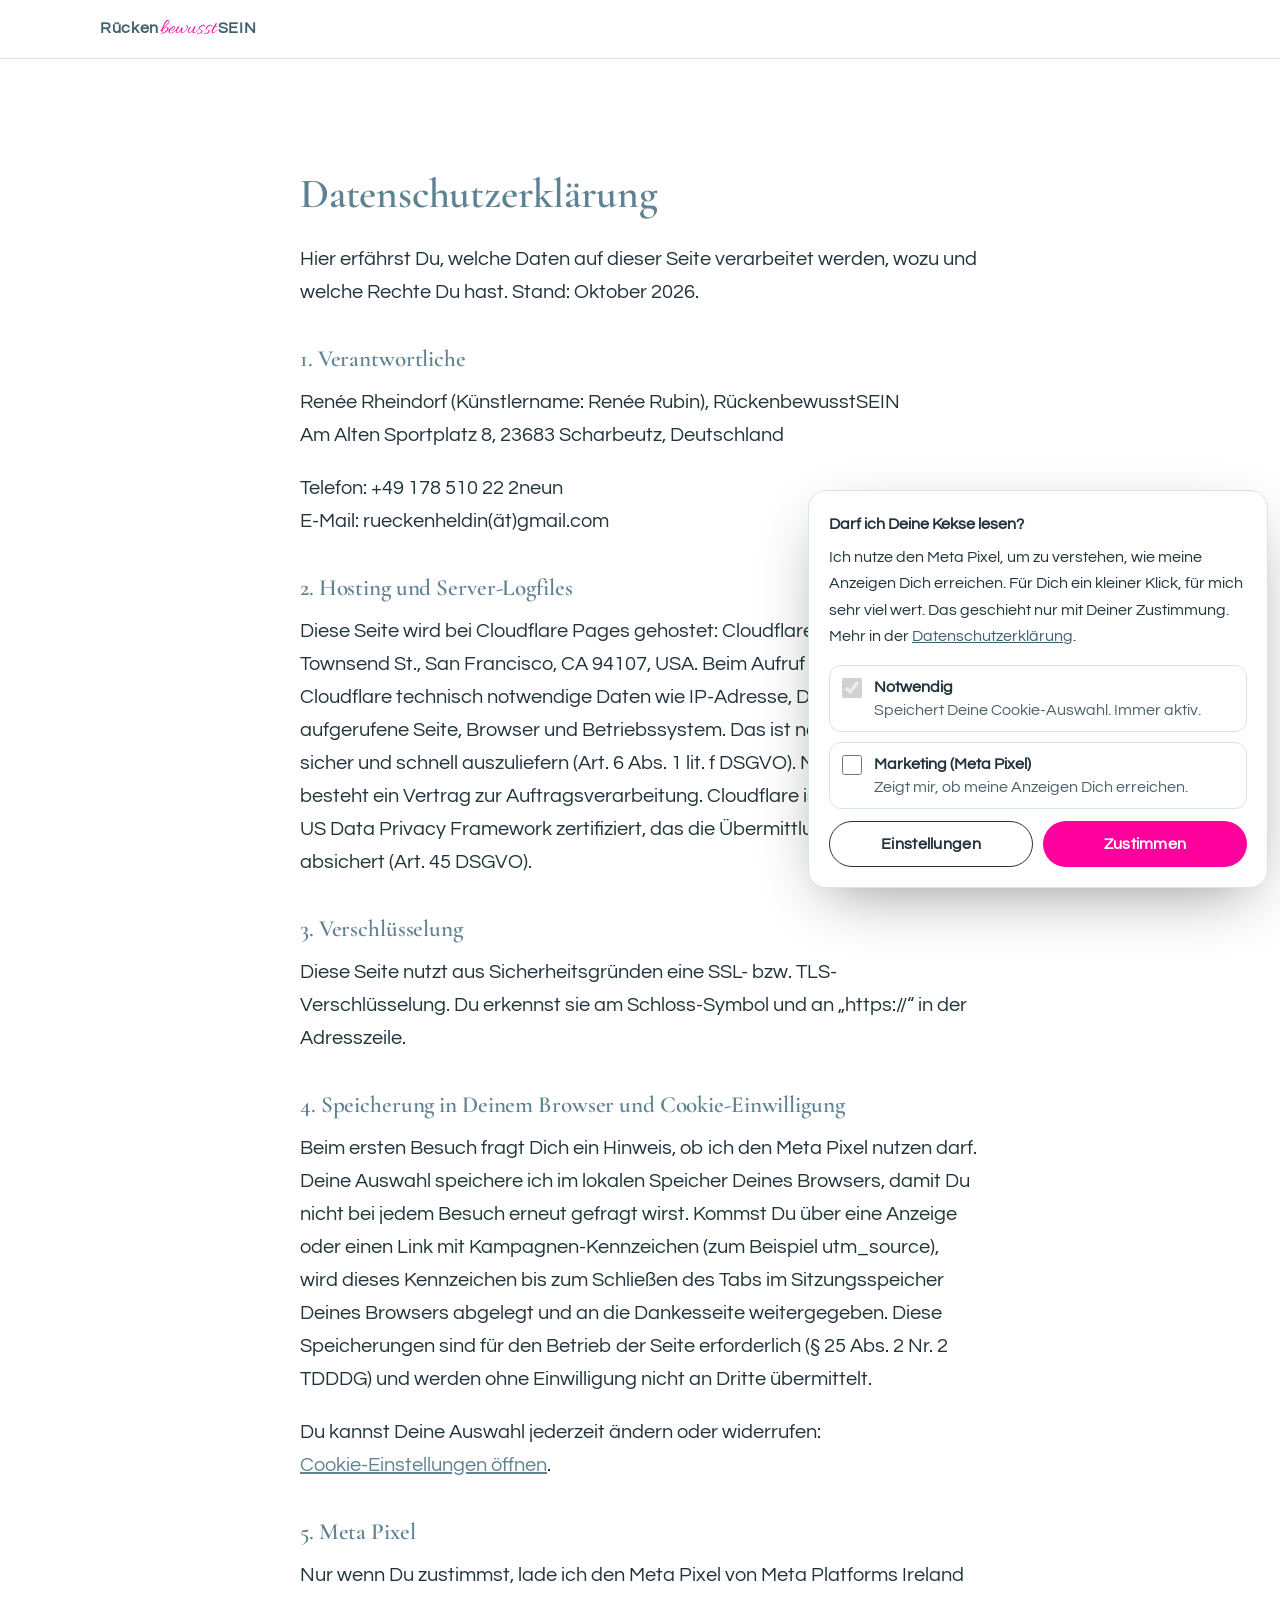
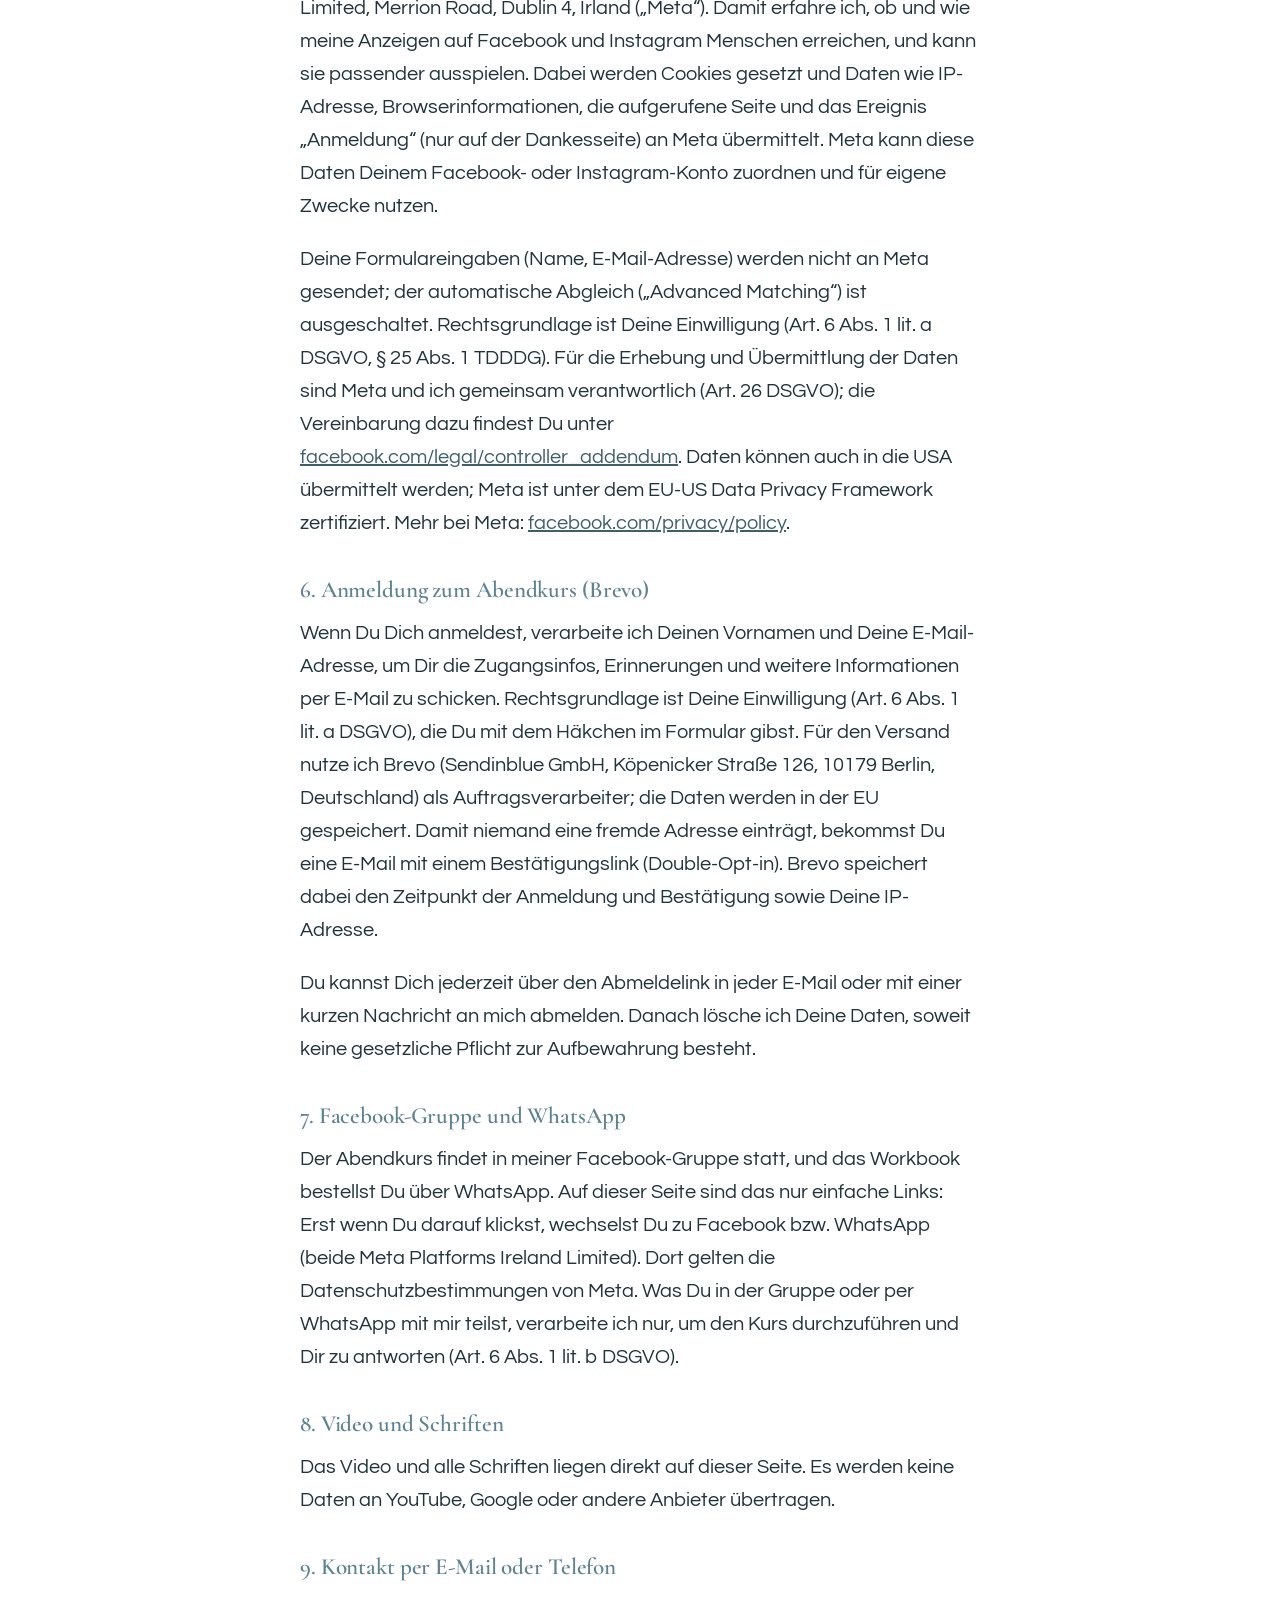
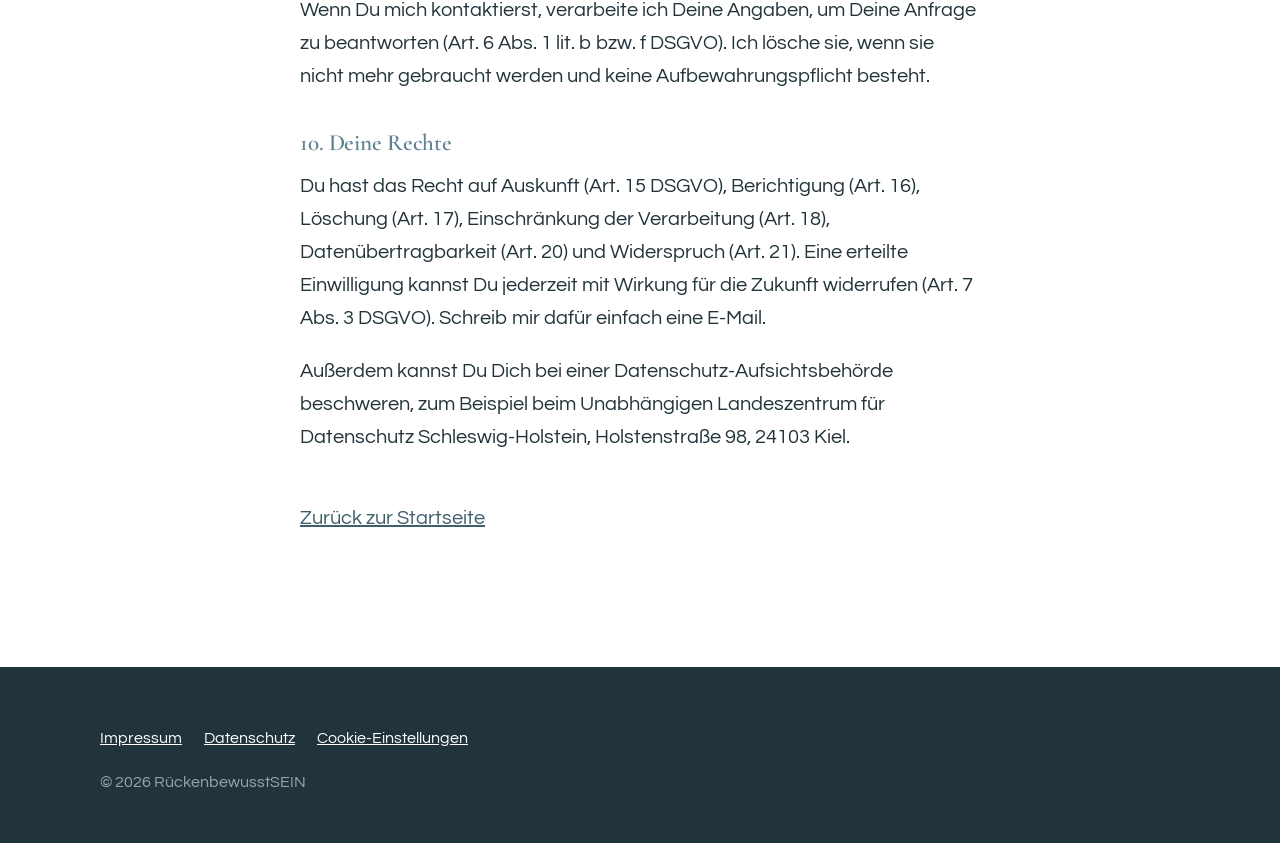
==== datenschutz/index.html @ 94213ea5 "Eigenes Impressum und Datenschutz, Schriften lokal, neuer Cookie-Text, Workbook-Link" ====
<!doctype html>
<html lang="de">
<head>
  <meta charset="utf-8">
  <meta name="viewport" content="width=device-width, initial-scale=1">
  <title>Datenschutz · Renée Rubin</title>
  <meta name="robots" content="noindex, follow">
  <meta name="theme-color" content="#5e8292">
  <meta name="color-scheme" content="light">
  <script>document.documentElement.className += " js";</script>
  <link rel="icon" href="/assets/img/favicon.svg" type="image/svg+xml">
  <link rel="stylesheet" href="/assets/fonts.css">
  <link rel="stylesheet" href="/assets/styles.css">
</head>
<body>

<header class="topbar">
  <div class="wrap topbar__inner">
    <a class="brand legal__home" href="/">Rücken<span class="brand__accent">bewusst</span>SEIN</a>
  </div>
</header>

<main class="section legal">
  <div class="wrap narrow">
    <h1>Datenschutzerklärung</h1>
    <p>Hier erfährst Du, welche Daten auf dieser Seite verarbeitet werden, wozu und welche Rechte Du hast. Stand: Oktober 2026.</p>

    <h2>1. Verantwortliche</h2>
    <p>Renée Rheindorf (Künstlername: Renée Rubin), RückenbewusstSEIN<br>
    Am Alten Sportplatz 8, 23683 Scharbeutz, Deutschland</p>
    <p>Telefon: +49 178 510 22 2neun<br>
    E-Mail: rueckenheldin(ät)gmail.com</p>

    <h2>2. Hosting und Server-Logfiles</h2>
    <p>Diese Seite wird bei Cloudflare Pages gehostet: Cloudflare, Inc., 101 Townsend St., San Francisco, CA 94107, USA. Beim Aufruf verarbeitet Cloudflare technisch notwendige Daten wie IP-Adresse, Datum und Uhrzeit, aufgerufene Seite, Browser und Betriebssystem. Das ist nötig, um die Seite sicher und schnell auszuliefern (Art. 6 Abs. 1 lit. f DSGVO). Mit Cloudflare besteht ein Vertrag zur Auftragsverarbeitung. Cloudflare ist unter dem EU-US Data Privacy Framework zertifiziert, das die Übermittlung in die USA absichert (Art. 45 DSGVO).</p>

    <h2>3. Verschlüsselung</h2>
    <p>Diese Seite nutzt aus Sicherheitsgründen eine SSL- bzw. TLS-Verschlüsselung. Du erkennst sie am Schloss-Symbol und an „https://“ in der Adresszeile.</p>

    <h2>4. Speicherung in Deinem Browser und Cookie-Einwilligung</h2>
    <p>Beim ersten Besuch fragt Dich ein Hinweis, ob ich den Meta Pixel nutzen darf. Deine Auswahl speichere ich im lokalen Speicher Deines Browsers, damit Du nicht bei jedem Besuch erneut gefragt wirst. Kommst Du über eine Anzeige oder einen Link mit Kampagnen-Kennzeichen (zum Beispiel utm_source), wird dieses Kennzeichen bis zum Schließen des Tabs im Sitzungsspeicher Deines Browsers abgelegt und an die Dankesseite weitergegeben. Diese Speicherungen sind für den Betrieb der Seite erforderlich (§ 25 Abs. 2 Nr. 2 TDDDG) und werden ohne Einwilligung nicht an Dritte übermittelt.</p>
    <p>Du kannst Deine Auswahl jederzeit ändern oder widerrufen: <button type="button" class="linklike js-consent-open">Cookie-Einstellungen öffnen</button>.</p>

    <h2>5. Meta Pixel</h2>
    <p>Nur wenn Du zustimmst, lade ich den Meta Pixel von Meta Platforms Ireland Limited, Merrion Road, Dublin 4, Irland („Meta“). Damit erfahre ich, ob und wie meine Anzeigen auf Facebook und Instagram Menschen erreichen, und kann sie passender ausspielen. Dabei werden Cookies gesetzt und Daten wie IP-Adresse, Browserinformationen, die aufgerufene Seite und das Ereignis „Anmeldung“ (nur auf der Dankesseite) an Meta übermittelt. Meta kann diese Daten Deinem Facebook- oder Instagram-Konto zuordnen und für eigene Zwecke nutzen.</p>
    <p>Deine Formulareingaben (Name, E-Mail-Adresse) werden nicht an Meta gesendet; der automatische Abgleich („Advanced Matching“) ist ausgeschaltet. Rechtsgrundlage ist Deine Einwilligung (Art. 6 Abs. 1 lit. a DSGVO, § 25 Abs. 1 TDDDG). Für die Erhebung und Übermittlung der Daten sind Meta und ich gemeinsam verantwortlich (Art. 26 DSGVO); die Vereinbarung dazu findest Du unter <a href="https://www.facebook.com/legal/controller_addendum" target="_blank" rel="noopener">facebook.com/legal/controller_addendum</a>. Daten können auch in die USA übermittelt werden; Meta ist unter dem EU-US Data Privacy Framework zertifiziert. Mehr bei Meta: <a href="https://www.facebook.com/privacy/policy/" target="_blank" rel="noopener">facebook.com/privacy/policy</a>.</p>

    <h2>6. Anmeldung zum Abendkurs (Brevo)</h2>
    <p>Wenn Du Dich anmeldest, verarbeite ich Deinen Vornamen und Deine E-Mail-Adresse, um Dir die Zugangsinfos, Erinnerungen und weitere Informationen per E-Mail zu schicken. Rechtsgrundlage ist Deine Einwilligung (Art. 6 Abs. 1 lit. a DSGVO), die Du mit dem Häkchen im Formular gibst. Für den Versand nutze ich Brevo (Sendinblue GmbH, Köpenicker Straße 126, 10179 Berlin, Deutschland) als Auftragsverarbeiter; die Daten werden in der EU gespeichert. Damit niemand eine fremde Adresse einträgt, bekommst Du eine E-Mail mit einem Bestätigungslink (Double-Opt-in). Brevo speichert dabei den Zeitpunkt der Anmeldung und Bestätigung sowie Deine IP-Adresse.</p>
    <p>Du kannst Dich jederzeit über den Abmeldelink in jeder E-Mail oder mit einer kurzen Nachricht an mich abmelden. Danach lösche ich Deine Daten, soweit keine gesetzliche Pflicht zur Aufbewahrung besteht.</p>

    <h2>7. Facebook-Gruppe und WhatsApp</h2>
    <p>Der Abendkurs findet in meiner Facebook-Gruppe statt, und das Workbook bestellst Du über WhatsApp. Auf dieser Seite sind das nur einfache Links: Erst wenn Du darauf klickst, wechselst Du zu Facebook bzw. WhatsApp (beide Meta Platforms Ireland Limited). Dort gelten die Datenschutzbestimmungen von Meta. Was Du in der Gruppe oder per WhatsApp mit mir teilst, verarbeite ich nur, um den Kurs durchzuführen und Dir zu antworten (Art. 6 Abs. 1 lit. b DSGVO).</p>

    <h2>8. Video und Schriften</h2>
    <p>Das Video und alle Schriften liegen direkt auf dieser Seite. Es werden keine Daten an YouTube, Google oder andere Anbieter übertragen.</p>

    <h2>9. Kontakt per E-Mail oder Telefon</h2>
    <p>Wenn Du mich kontaktierst, verarbeite ich Deine Angaben, um Deine Anfrage zu beantworten (Art. 6 Abs. 1 lit. b bzw. f DSGVO). Ich lösche sie, wenn sie nicht mehr gebraucht werden und keine Aufbewahrungspflicht besteht.</p>

    <h2>10. Deine Rechte</h2>
    <p>Du hast das Recht auf Auskunft (Art. 15 DSGVO), Berichtigung (Art. 16), Löschung (Art. 17), Einschränkung der Verarbeitung (Art. 18), Datenübertragbarkeit (Art. 20) und Widerspruch (Art. 21). Eine erteilte Einwilligung kannst Du jederzeit mit Wirkung für die Zukunft widerrufen (Art. 7 Abs. 3 DSGVO). Schreib mir dafür einfach eine E-Mail.</p>
    <p>Außerdem kannst Du Dich bei einer Datenschutz-Aufsichtsbehörde beschweren, zum Beispiel beim Unabhängigen Landeszentrum für Datenschutz Schleswig-Holstein, Holstenstraße 98, 24103 Kiel.</p>
    <p class="legal__back"><a href="/">Zurück zur Startseite</a></p>
  </div>
</main>

<footer class="footer">
  <div class="wrap">
    <nav class="footer__links" aria-label="Rechtliches">
      <a href="/impressum/">Impressum</a>
      <a href="/datenschutz/">Datenschutz</a>
      <button type="button" class="linklike js-consent-open">Cookie-Einstellungen</button>
    </nav>
    <p class="footer__copy">© <span class="js-year">2026</span> RückenbewusstSEIN</p>
  </div>
</footer>

<div class="consent" id="consent" hidden role="dialog" aria-labelledby="consent-title" aria-modal="false">
  <p id="consent-title" class="consent__title">Darf ich Deine Kekse lesen?</p>
  <p>Ich nutze den Meta Pixel, um zu verstehen, wie meine Anzeigen Dich erreichen. Für Dich ein kleiner Klick, für mich sehr viel wert. Das geschieht nur mit Deiner Zustimmung. Mehr in der <a href="/datenschutz/" target="_blank" rel="noopener">Datenschutzerklärung</a>.</p>
  <div class="consent__settings" id="consent-settings" hidden>
    <label class="consent__opt"><input type="checkbox" checked disabled><span><strong>Notwendig</strong>Speichert Deine Cookie-Auswahl. Immer aktiv.</span></label>
    <label class="consent__opt" for="consent-marketing"><input type="checkbox" id="consent-marketing"><span><strong>Marketing (Meta Pixel)</strong>Zeigt mir, ob meine Anzeigen Dich erreichen.</span></label>
  </div>
  <div class="consent__actions">
    <button type="button" class="btn btn--ghost js-consent-settings">Einstellungen</button>
    <button type="button" class="btn btn--small js-consent-accept">Zustimmen</button>
  </div>
</div>

<script src="/assets/tracking.js"></script>
</body>
</html>
---- assets/fonts.css ----
/* Schriften lokal, keine Verbindung zu Google (SIL Open Font License) */
@font-face { font-family: "Allura"; src: url("/assets/fonts/allura-latin-400-normal.woff2") format("woff2"); font-weight: 400; font-style: normal; font-display: swap; }
@font-face { font-family: "Questrial"; src: url("/assets/fonts/questrial-latin-400-normal.woff2") format("woff2"); font-weight: 400; font-style: normal; font-display: swap; }
@font-face { font-family: "Cormorant Garamond"; src: url("/assets/fonts/cormorant-garamond-latin-500-normal.woff2") format("woff2"); font-weight: 500; font-style: normal; font-display: swap; }
@font-face { font-family: "Cormorant Garamond"; src: url("/assets/fonts/cormorant-garamond-latin-500-italic.woff2") format("woff2"); font-weight: 500; font-style: italic; font-display: swap; }
@font-face { font-family: "Cormorant Garamond"; src: url("/assets/fonts/cormorant-garamond-latin-600-normal.woff2") format("woff2"); font-weight: 600; font-style: normal; font-display: swap; }
@font-face { font-family: "Cormorant Garamond"; src: url("/assets/fonts/cormorant-garamond-latin-600-italic.woff2") format("woff2"); font-weight: 600; font-style: italic; font-display: swap; }
---- assets/styles.css ----
/* RückenbewusstSEIN – Abendkurs-Landingpage
   Marke: Petrol #5e8292 · Mittelblau #8fc9cb · Highlight Pink #ff009d
   Schrift: Century Gothic (Fallback Questrial) · Headlines Cormorant Garamond · Akzent Allura (Renées Wahl folgt) */

:root {
  color-scheme: light;
  --petrol: #5e8292;
  --petrol-deep: #3f5f6c;
  --blau: #8fc9cb;
  --blau-soft: #e8f4f4;
  --pink: #ff009d;
  --pink-deep: #d6007f;
  --ink: #22343b;
  --muted: #5b6d74;
  --line: #d5e6e7;
  --bg: #ffffff;
  --bg-soft: #f5fafa;

  --font-body: "Century Gothic", "CenturyGothic", Questrial, "Avenir Next", "Segoe UI", sans-serif;
  --font-head: "Cormorant Garamond", "Cormorant", Georgia, serif;
  --font-script: "Allura", "Brittany Signature", cursive;

  --radius: 18px;
  --shadow: 0 18px 50px -24px rgba(34, 52, 59, .35);
  --gutter: 20px;
}

*, *::before, *::after { box-sizing: border-box; }
html { scroll-behavior: smooth; -webkit-text-size-adjust: 100%; }
@media (prefers-reduced-motion: reduce) { html { scroll-behavior: auto; } }
body {
  margin: 0;
  background: var(--bg);
  color: var(--ink);
  font-family: var(--font-body);
  font-size: 1.1875rem;
  line-height: 1.65;
  -webkit-font-smoothing: antialiased;
  overflow-x: hidden;
}
img, svg { display: block; max-width: 100%; }
img { height: auto; }
a { color: var(--petrol-deep); }
p { margin: 0 0 1em; }
h1, h2, h3 { font-family: var(--font-head); font-weight: 600; line-height: 1.12; margin: 0 0 .6em; color: var(--petrol); letter-spacing: -.005em; }
h1 { font-size: clamp(2.3rem, 7.2vw, 4rem); }
.script { font-family: var(--font-script); font-weight: 400; font-style: normal; color: var(--pink); font-size: 1.32em; line-height: .9; letter-spacing: 0; }
@media (min-width: 900px) { body { font-size: 1.25rem; } }
h2 { font-size: clamp(1.9rem, 5.2vw, 2.9rem); }
h3 { font-size: 1.6rem; }
em { font-style: italic; color: var(--petrol); }
strong { font-weight: 700; }

.wrap { width: 100%; max-width: 1120px; margin: 0 auto; padding: 0 var(--gutter); }
.narrow { max-width: 720px; }
.center { text-align: center; }
.skip { position: absolute; left: -999px; top: 0; background: var(--ink); color: #fff; padding: 8px 14px; z-index: 100; }
.skip:focus { left: 8px; top: 8px; }

/* ---------- Buttons ---------- */
.btn {
  display: inline-flex; align-items: center; justify-content: center;
  min-height: 56px; padding: 16px 28px;
  background: var(--pink); color: #fff;
  font-family: var(--font-body); font-weight: 700; font-size: 1.05rem; letter-spacing: .02em; line-height: 1.3;
  text-decoration: none; text-align: center;
  border: 0; border-radius: 999px; cursor: pointer;
  box-shadow: 0 12px 28px -12px rgba(255, 0, 157, .55);
  transition: background .2s, transform .2s, box-shadow .2s;
}
.btn:hover { background: var(--pink-deep); transform: translateY(-1px); }
.btn:focus-visible, a:focus-visible, button:focus-visible, summary:focus-visible, input:focus-visible { outline: 3px solid var(--petrol); outline-offset: 3px; }
.btn--block { width: 100%; }
.btn--small { min-height: 46px; padding: 10px 20px; font-size: .9rem; box-shadow: none; }
.btn--ghost { background: transparent; color: var(--ink); border: 1.5px solid var(--ink); min-height: 46px; padding: 10px 20px; font-size: .9rem; box-shadow: none; }
.btn--ghost:hover { background: var(--ink); color: #fff; }
.btn[disabled] { opacity: .7; cursor: progress; transform: none; }
.linklike { background: none; border: 0; padding: 0; font: inherit; color: inherit; text-decoration: underline; cursor: pointer; }

/* ---------- Topbar ---------- */
.topbar { position: sticky; top: 0; z-index: 30; background: rgba(255,255,255,.92); backdrop-filter: blur(8px); border-bottom: 1px solid var(--line); }
.topbar__inner { display: flex; align-items: center; justify-content: space-between; min-height: 58px; }
.brand { font-family: var(--font-body); font-weight: 700; letter-spacing: .04em; color: var(--petrol-deep); font-size: 1.02rem; }
.brand__accent { font-family: var(--font-script); font-weight: 400; color: var(--pink); font-size: 1.35em; letter-spacing: 0; padding: 0 .06em; text-transform: none; }
.topbar__cta { white-space: nowrap; font-size: .9rem; font-weight: 700; letter-spacing: .02em; color: var(--pink); text-decoration: none; border: 1.5px solid var(--pink); border-radius: 999px; padding: 7px 14px; }
.topbar__cta:hover { background: var(--pink); color: #fff; }

/* ---------- Eyebrow & typo helpers ---------- */
.eyebrow { display: flex; align-items: center; gap: 12px; margin: 0 0 18px; font-size: .95rem; font-weight: 700; letter-spacing: .02em; color: var(--petrol); }
.center .eyebrow, .eyebrow.center { justify-content: center; }
.eyebrow--light { color: var(--blau); }
.lead { font-size: 1.2rem; color: var(--muted); max-width: 34em; }
.microline { margin: 14px 0 0; font-size: .9rem; color: var(--muted); letter-spacing: .02em; }
.display { font-size: clamp(2.05rem, 5.8vw, 3.2rem); text-wrap: balance; }
h2 { text-wrap: balance; }
.display em { display: inline; }
.display--light, .display--light em { color: #fff; }
.display--light em { color: var(--blau); }
.quote-inline { font-family: var(--font-head); font-style: italic; font-size: 1.6rem; color: var(--petrol-deep); margin: .4em 0 .8em; }
.turn { font-weight: 700; color: var(--petrol); letter-spacing: .02em; font-size: .9rem; margin-top: 1.6em; }
.strong-q { font-family: var(--font-head); font-size: 1.55rem; line-height: 1.3; color: var(--ink); }
.accent-line { margin-top: 1.4em; margin-bottom: 0; padding-left: 18px; border-left: 3px solid var(--pink); font-weight: 700; color: var(--petrol-deep); }
.center .accent-line { border-left: 0; padding-left: 0; }
.accent-script { font-family: var(--font-script); font-size: 2.2rem; color: var(--pink); line-height: 1.2; margin: .4em 0 .8em; }

/* ---------- Sections ---------- */
.section { padding: 72px 0; }
.section--soft { background: var(--bg-soft); }
.section--petrol { background: var(--petrol); color: #eef6f6; }
.section--petrol p, .section--petrol li { color: #eef6f6; }
.section--petrol .display--light em { color: #fff; }
@media (min-width: 900px) { .section { padding: 112px 0; } }

/* ---------- Hero ---------- */
.hero { padding: 22px 0 48px; background: linear-gradient(180deg, var(--blau-soft) 0%, #fff 78%); }
.logos { padding: 8px 0 36px; background: #fff; text-align: center; }
.logos__label { margin: 0 0 14px; font-size: .9rem; color: var(--muted); letter-spacing: .04em; }
.logos__list { list-style: none; margin: 0; padding: 0; display: flex; justify-content: center; align-items: center; gap: clamp(28px, 8vw, 64px); flex-wrap: wrap; }
.logos__list img { height: clamp(80px, 21vw, 112px); width: auto; display: block; }
@media (min-width: 760px) { .logos__list img { height: 128px; } }
.hero .eyebrow { margin-bottom: 12px; }
.hero h1 { margin-bottom: .4em; }
.hero .lead { margin-bottom: 18px; }
.hero__grid { display: grid; gap: 28px; align-items: center; }
.hero__image { display: none; margin: 0; }
.hero__image img { border-radius: 220px 220px var(--radius) var(--radius); aspect-ratio: 4 / 5; object-fit: cover; object-position: 50% 30%; width: 100%; background: var(--blau); box-shadow: var(--shadow); }
.herofacts { list-style: none; padding: 0; margin: 0 0 22px; display: grid; gap: 8px; font-size: 1.02rem; line-height: 1.45; }
.herofacts li { display: grid; grid-template-columns: 24px 1fr; gap: 10px; align-items: start; }
.herofacts svg { width: 22px; height: 22px; margin-top: 1px; fill: none; stroke: var(--pink); stroke-width: 1.8; stroke-linecap: round; stroke-linejoin: round; }
.trust { display: flex; align-items: center; gap: 12px; margin: 22px 0 0; font-size: .92rem; line-height: 1.45; color: var(--muted); }
.trust img { width: 48px; height: 48px; flex: 0 0 48px; border-radius: 50%; object-fit: cover; border: 2px solid #fff; box-shadow: 0 4px 12px rgba(0,0,0,.12); }
.trust strong { color: var(--ink); }
@media (min-width: 900px) {
  .hero { padding: 56px 0 88px; }
  .hero__grid { grid-template-columns: 1.15fr .85fr; gap: 64px; }
  .hero__image { display: block; }
}

/* ---------- CTA mit Unterzeile ---------- */
.cta { margin-top: 28px; }
.cta__sub { margin: 10px 0 0; font-size: .9rem; color: var(--muted); letter-spacing: .02em; }
.hero .cta { margin-top: 0; }
.section--house .cta__sub { color: var(--blau); }
@media (max-width: 599px) { .cta .btn { width: 100%; } }

/* ---------- Lists ---------- */
.inner, .contrast, .future-list { list-style: none; padding: 0; margin: 0 0 1.2em; }
.inner { margin: 1.4em 0; display: grid; gap: 12px; }
.inner li { font-family: var(--font-head); font-style: italic; font-size: clamp(1.45rem, 4.4vw, 1.8rem); line-height: 1.3; color: var(--petrol-deep); padding-left: 18px; border-left: 3px solid var(--blau); }
.question { font-weight: 700; color: var(--petrol-deep); margin-top: 1.2em; }
.contrast { margin: 1.6em 0; display: grid; gap: 14px; }
.contrast li { display: grid; gap: 2px; padding-bottom: 14px; border-bottom: 1px solid rgba(255,255,255,.2); }
.contrast__not { color: rgba(255,255,255,.85); font-size: 1.02rem; }
.contrast__but { font-family: var(--font-head); font-size: clamp(1.6rem, 4.8vw, 2rem); line-height: 1.2; color: #fff; }
.future-list { margin: 1.4em 0 1.6em; display: grid; gap: 14px; }
.future-list li { font-family: var(--font-head); font-size: clamp(1.4rem, 4.2vw, 1.7rem); line-height: 1.3; color: var(--petrol-deep); padding-left: 30px; position: relative; }
.future-list li::before { content: ""; position: absolute; left: 0; top: .55em; width: 14px; height: 14px; border-radius: 50%; border: 2px solid var(--pink); }

/* ---------- House ---------- */
.section--house { background: var(--petrol-deep); color: #fff; }
.section--house p { color: #e6f0f2; }
.house { margin: 8px auto 24px; max-width: 560px; }
.house svg { overflow: visible; }
.house__outline { fill: none; stroke: rgba(255,255,255,.75); stroke-width: 2.5; stroke-linejoin: round; stroke-linecap: round; }
.house__floor { stroke: rgba(255,255,255,.25); stroke-width: 1.5; }
.door path, .door circle { fill: none; stroke: rgba(255,255,255,.75); stroke-width: 2; }
.door__keyhole { fill: var(--blau) !important; stroke: none !important; }
.door__glow { fill: var(--blau) !important; stroke: #fff !important; filter: drop-shadow(0 0 18px rgba(143, 201, 203, .9)); }
.door__leaf { fill: var(--petrol-deep) !important; stroke: #fff !important; }
.door__label { fill: #fff; font-family: var(--font-body); font-size: 24px; font-weight: 700; letter-spacing: .03em; text-anchor: middle; }
.door__label--open { fill: #fff; font-weight: 700; }
.house__q { font-family: var(--font-head); font-size: clamp(1.6rem, 4.6vw, 2.3rem); line-height: 1.25; color: #fff !important; margin-bottom: .2em; }
.house__a { font-family: var(--font-script); font-size: 2.6rem; line-height: 1.2; color: var(--blau) !important; margin-bottom: 1em; }
.house__note { font-family: var(--font-head); font-style: italic; font-size: clamp(1.3rem, 3.8vw, 1.55rem); line-height: 1.4; color: #fff !important; }

/* ---------- Keys ---------- */
.keys { display: flex; flex-wrap: wrap; justify-content: center; gap: 14px 18px; margin: 0 auto 32px; max-width: 520px; }
.keys svg { width: 56px; fill: none; stroke: var(--petrol); stroke-width: 2; stroke-linecap: round; transform: rotate(-35deg); }
.keys svg:first-child { stroke: var(--pink); }

/* ---------- Woher · Wo · Wohin ---------- */
.compass { list-style: none; padding: 0; margin: 28px 0 16px; display: grid; gap: 12px; text-align: left; }
.compass li { display: grid; grid-template-columns: 112px 1fr; gap: 14px; align-items: center; padding: 14px 18px; border: 1.5px solid var(--line); border-radius: 16px; }
.compass strong { font-family: var(--font-head); font-size: 1.7rem; font-weight: 600; color: var(--petrol-deep); }
.compass li:last-child { background: var(--petrol); border-color: var(--petrol); color: #fff; }
.compass li:nth-child(2) { background: var(--blau-soft); border-color: var(--blau); }
.compass li:last-child strong { color: #fff; }
.compass__note { font-weight: 700; color: var(--petrol-deep); }
@media (max-width: 420px) { .compass li { grid-template-columns: 1fr; gap: 2px; } }

/* ---------- Drei Abende ---------- */
.journey { list-style: none; padding: 0; margin: 32px 0; display: grid; gap: 0; }
.journey > li { position: relative; padding: 0 0 28px 44px; }
.journey > li::before { content: ""; position: absolute; left: 7px; top: 7px; width: 20px; height: 20px; border-radius: 50%; background: var(--blau); border: 3px solid #fff; box-shadow: 0 0 0 1.5px var(--blau); z-index: 1; }
.journey > li::after { content: ""; position: absolute; left: 17px; top: 30px; bottom: 0; width: 2px; background: var(--pink); }
.journey__day { margin: 0 0 2px; font-size: .95rem; font-weight: 700; letter-spacing: .02em; color: var(--petrol); }
.journey h3 { margin: 0 0 .2em; font-size: clamp(1.9rem, 5vw, 2.3rem); }
.journey__q { font-family: var(--font-head); font-style: italic; font-size: 1.35rem; line-height: 1.3; color: var(--ink); margin-bottom: .4em; }
.journey > li > p:last-child { margin: 0; color: var(--muted); }

/* ---------- About ---------- */
.about { display: grid; gap: 32px; align-items: center; }
.about__image { margin: 0; }
.about__image img { border-radius: var(--radius); aspect-ratio: 4 / 5; object-fit: cover; object-position: 50% 35%; width: 100%; max-width: 440px; margin: 0 auto; background: var(--blau-soft); box-shadow: var(--shadow); }
.combo { display: grid; gap: 12px; margin: 1.2em 0 1.4em; }
.combo > div { background: var(--blau-soft); border-radius: 16px; padding: 16px 18px; }
.combo p { margin: 0; }
.combo__title { font-weight: 700; color: var(--petrol-deep); margin-bottom: 4px !important; }
.small { font-size: .9rem; color: var(--muted); }

@media (min-width: 900px) { .about { grid-template-columns: .85fr 1.15fr; gap: 72px; } }

/* ---------- Stimmen (einzeln platziert) ---------- */
.voice { margin: 32px 0; background: #fff; border-radius: var(--radius); padding: 30px 24px 22px; border: 1px solid var(--line); position: relative; text-align: left; }
.voice::before { content: "“"; position: absolute; top: -4px; left: 18px; font-family: var(--font-head); font-size: 5rem; color: var(--blau); line-height: 1; }
.voice blockquote { margin: 14px 0 12px; font-family: var(--font-head); font-size: 1.45rem; line-height: 1.4; color: var(--ink); }
.voice figcaption { font-size: .9rem; color: var(--muted); font-weight: 700; display: flex; align-items: center; gap: 12px; }
.voice__img { width: 56px; height: 56px; border-radius: 50%; object-fit: cover; border: 2px solid var(--blau); flex: none; }
.lorenza__img { display: block; width: 112px; height: 112px; margin: 0 auto 16px; border-radius: 50%; object-fit: cover; border: 3px solid var(--blau); }
.voice--onDark { background: rgba(255,255,255,.08); border-color: rgba(255,255,255,.22); }
.voice--onDark blockquote { color: #fff; }
.voice--onDark figcaption { color: var(--blau); }
.voice--small blockquote { font-size: 1.3rem; }

/* ---------- Future ---------- */
.section--future { background: radial-gradient(ellipse at top, var(--blau-soft), #fff 70%); }
.future__image { margin: 0 auto 40px; max-width: 980px; }
.future__image img { width: 100%; border-radius: var(--radius); aspect-ratio: 16 / 9; object-fit: cover; object-position: 50% 25%; box-shadow: var(--shadow); }
.field--captcha { min-height: 78px; }

/* ---------- Signup ---------- */
.signup { background: var(--bg-soft); scroll-margin-top: 64px; }
.signup__grid { display: grid; gap: 32px; align-items: start; }
.facts { margin: 24px 0 0; display: grid; gap: 10px; }
.facts div { display: grid; grid-template-columns: 80px 1fr; gap: 12px; padding-bottom: 10px; border-bottom: 1px solid var(--line); }
.facts dt { font-weight: 700; color: var(--petrol); font-size: .95rem; letter-spacing: .02em; padding-top: 2px; }
.facts dd { margin: 0; }
.signup__card { background: #fff; border-radius: 24px; padding: 28px 22px; box-shadow: var(--shadow); border-top: 5px solid var(--pink); }
.signup__cardtitle { font-family: var(--font-head); font-size: 1.7rem; line-height: 1.2; margin-bottom: 18px; }
@media (min-width: 900px) { .signup__grid { grid-template-columns: 1fr 1fr; gap: 72px; } .signup__card { padding: 40px; } }

.form .field { margin-bottom: 16px; }
.form label { display: block; font-weight: 700; font-size: .92rem; margin-bottom: 6px; }
.form input[type="text"], .form input[type="email"] {
  width: 100%; min-height: 54px; padding: 12px 16px;
  font: inherit; font-size: 1.05rem; color: var(--ink);
  background: var(--bg-soft); border: 1.5px solid var(--line); border-radius: 12px;
  transition: border-color .2s, background .2s;
}
.form input:focus { border-color: var(--petrol); background: #fff; outline: none; box-shadow: 0 0 0 3px rgba(94,130,146,.18); }
.form input[aria-invalid="true"] { border-color: var(--pink-deep); }
.field--check { display: grid; grid-template-columns: 24px 1fr; gap: 10px; align-items: start; }
.field--check input { width: 22px; height: 22px; margin: 2px 0 0; accent-color: var(--petrol); }
.field--check label { font-weight: 400; font-size: .86rem; line-height: 1.5; color: var(--muted); margin: 0; }
.hp { position: absolute !important; left: -5000px !important; width: 1px; height: 1px; opacity: 0; }
.form__msg { margin: 12px 0 0; font-size: .92rem; color: var(--pink-deep); font-weight: 700; min-height: 0; }
.form__msg:empty { display: none; }
.form__hint { margin: 14px 0 0; font-size: .84rem; color: var(--muted); line-height: 1.5; }

/* ---------- FAQ ---------- */
.faq { margin: 28px 0 40px; }
.faq details { border-bottom: 1px solid var(--line); }
.faq summary { list-style: none; cursor: pointer; padding: 20px 40px 20px 0; position: relative; font-weight: 700; font-size: 1.1rem; }
.faq summary::-webkit-details-marker { display: none; }
.faq summary::after { content: "+"; position: absolute; right: 6px; top: 14px; font-size: 1.6rem; color: var(--pink); font-weight: 400; transition: transform .2s; }
.faq details[open] summary::after { transform: rotate(45deg); }
.faq details p { margin: 0 0 16px; color: var(--muted); }
.faq details p:last-child { margin-bottom: 20px; }

/* ---------- Footer ---------- */
.footer { background: var(--ink); color: #c9d6da; padding: 40px 0 120px; font-size: .86rem; }
.footer a, .footer .linklike { color: #fff; }
.footer__disclaimer { max-width: 720px; }
.footer__links { display: flex; flex-wrap: wrap; gap: 8px 22px; margin: 18px 0; }
.footer__copy { margin: 0; opacity: .7; }
@media (min-width: 900px) { .footer { padding-bottom: 48px; } }

/* ---------- Sticky CTA (mobil) ---------- */
.stickycta {
  position: fixed; left: 12px; right: 12px; bottom: calc(12px + env(safe-area-inset-bottom, 0px)); z-index: 40;
  display: flex; align-items: center; justify-content: center; min-height: 54px; padding: 12px 16px;
  background: var(--pink); color: #fff; text-decoration: none; text-align: center;
  font-weight: 700; font-size: .92rem; letter-spacing: .02em; line-height: 1.25;
  border-radius: 999px; box-shadow: 0 14px 30px -10px rgba(255,0,157,.6);
  transform: translateY(160%); transition: transform .3s ease;
}
.stickycta.is-shown { transform: translateY(0); }
@media (min-width: 900px) { .stickycta { display: none; } }

/* ---------- Consent ---------- */
.consent {
  position: fixed; left: 12px; right: 12px; bottom: 12px; z-index: 60;
  max-width: 460px; margin-left: auto;
  background: #fff; border-radius: 18px; padding: 20px; box-shadow: 0 20px 60px -20px rgba(0,0,0,.45);
  font-size: .9rem; border: 1px solid var(--line);
}
.consent[hidden] { display: none; }
.consent__title { font-weight: 700; font-size: 1rem; margin-bottom: 6px; }
.consent__actions { display: grid; grid-template-columns: 1fr 1fr; gap: 10px; margin-top: 12px; }
.consent__actions .btn { width: 100%; }

/* ---------- Reveal-Animationen ---------- */
.js .reveal { opacity: 0; transform: translateY(18px); transition: opacity .8s ease, transform .8s ease; }
.js .reveal.is-visible { opacity: 1; transform: none; }
.js .house .door, .js .house .door__label { opacity: 0; transition: opacity .7s ease; transition-delay: calc(var(--d, 0) * 220ms + 300ms); }
.js .house .door--open, .js .house .door__label--open { transition-delay: 100ms; }
.js .house.is-visible .door, .js .house.is-visible .door__label { opacity: 1; }
.js .keys svg { opacity: 0; transition: opacity .5s ease; transition-delay: calc(var(--k) * 120ms); }
.js .keys.is-visible svg { opacity: 1; }
@media (prefers-reduced-motion: reduce) {
  .js .reveal { opacity: 1 !important; transform: none !important; transition: none !important; }
  .js .house .door, .js .house .door__label, .js .keys svg { opacity: 1 !important; transition: none !important; }
}

/* ---------- Danke-Seite ---------- */
.thanks { min-height: 70vh; padding: 64px 0 96px; background: linear-gradient(180deg, var(--blau-soft) 0%, #fff 70%); }
.steps { list-style: none; padding: 0; margin: 32px 0; display: grid; gap: 14px; counter-reset: step; text-align: left; }
.steps li { counter-increment: step; background: #fff; border: 1px solid var(--line); border-radius: var(--radius); padding: 18px 20px 18px 64px; position: relative; }
.steps li::before { content: counter(step); position: absolute; left: 18px; top: 16px; width: 32px; height: 32px; border-radius: 50%; background: var(--petrol); color: #fff; font-weight: 700; display: grid; place-items: center; }
.thanks__avatar { width: 96px; height: 96px; border-radius: 50%; object-fit: cover; margin: 0 auto 20px; border: 3px solid #fff; box-shadow: var(--shadow); }
.thanks__btn { margin-top: 14px; }
.thanks__facts { text-align: left; margin-bottom: 24px; }
@media (max-width: 400px) { .hide-s { display: none; } }

.hero__approach { margin-top: 56px; }
.hero__approach h2 { font-size: clamp(1.9rem, 5.2vw, 2.7rem); }
@media (min-width: 900px) { .hero__approach { margin-top: 88px; } }

/* ---------- Neue Abschnitte (Renée, Entwurf 5) ---------- */
.subhead { font-family: var(--font-head); font-style: italic; font-size: clamp(1.35rem, 4vw, 1.65rem); line-height: 1.35; color: var(--petrol-deep); margin-top: -.2em; }
.house__a--light { color: var(--pink) !important; margin: 1.2em 0 0; text-align: center; font-size: 2.8rem; }
.choice { display: grid; gap: 18px; margin: 32px 0 8px; }
.choice__col { border-radius: var(--radius); padding: 26px 22px; }
.choice__col--old { background: #fff; border: 1px solid var(--line); }
.choice__col--new { background: var(--petrol); color: #fff; }
.choice__title { font-family: var(--font-head); font-size: 1.6rem; line-height: 1.25; font-weight: 600; color: var(--petrol); margin-bottom: .8em; }
.choice__col--new .choice__title { color: #fff; }
.choice ul { list-style: none; padding: 0; margin: 0; display: grid; gap: 14px; }
.choice li { position: relative; padding-left: 28px; line-height: 1.5; }
.choice__col--old li { color: var(--muted); }
.choice__col--old li::before { content: "–"; position: absolute; left: 4px; top: 0; color: var(--muted); }
.choice__col--new li::before { content: ""; position: absolute; left: 2px; top: .45em; width: 12px; height: 12px; border-radius: 50%; background: var(--blau); }
@media (min-width: 900px) { .choice { grid-template-columns: 1fr 1fr; gap: 28px; } }
.core-msg { margin: 1.2em 0; font-family: var(--font-head); font-style: italic; font-size: clamp(1.5rem, 4.4vw, 1.8rem); line-height: 1.3; color: var(--petrol-deep); }

/* ---------- Variante B: Szenen, Lorenza ---------- */
.scene { margin: 1.4em 0; padding-left: 20px; border-left: 3px solid var(--blau); }
.scene p { margin-bottom: .6em; }
.scene em { font-family: var(--font-head); font-size: 1.25em; color: var(--petrol-deep); }
.stack { line-height: 1.9; padding-left: 20px; border-left: 3px solid var(--line); color: var(--muted); }
.lorenza__quote { font-family: var(--font-head); font-style: italic; font-size: clamp(1.8rem, 5.4vw, 2.6rem); line-height: 1.2; color: var(--petrol); margin-bottom: .3em; }
.lorenza__list { font-size: 1.05rem; font-weight: 700; letter-spacing: .02em; color: var(--pink); }
.video-slot { aspect-ratio: 16 / 9; max-width: 100%; margin: 24px auto; border-radius: var(--radius); background: var(--petrol-deep); display: grid; place-items: center; color: #fff; box-shadow: var(--shadow); }
.video-slot span { padding: 10px 18px; border: 1.5px solid rgba(255,255,255,.6); border-radius: 999px; font-size: .95rem; }
.lorenza__after { text-align: left; }
.lorenza__video { display: block; width: 100%; height: auto; aspect-ratio: 16 / 9; margin: 24px auto; border-radius: var(--radius); background: var(--petrol-deep); box-shadow: var(--shadow); }
.lorenza__name { font-size: .9rem; font-weight: 700; color: var(--muted); }
.lorenza__after em { font-family: var(--font-head); font-size: 1.25em; color: var(--petrol-deep); }
.placeholder-note { background: #fff3d6; color: #6b4b00; border-radius: 10px; padding: 10px 14px; font-size: .9rem; }
.big-light { font-family: var(--font-head); font-size: clamp(1.5rem, 4.6vw, 1.9rem); line-height: 1.3; color: #fff !important; }
.you-are { list-style: none; padding: 0; margin: 1.2em 0; display: grid; gap: 4px; }
.you-are li { font-family: var(--font-head); font-size: clamp(1.4rem, 4.2vw, 1.7rem); color: #fff; }
.house__questions { font-family: var(--font-head); font-style: italic; font-size: 1.4rem; color: var(--blau) !important; }

/* ---------- Cookie-Einstellungen ---------- */
.consent__settings { display: grid; gap: 10px; margin: 12px 0 4px; }
.consent__opt { display: grid; grid-template-columns: 22px 1fr; gap: 10px; align-items: start; padding: 10px 12px; border: 1px solid var(--line); border-radius: 12px; cursor: pointer; }
.consent__opt input { width: 20px; height: 20px; margin: 2px 0 0; accent-color: var(--petrol); }
.consent__opt strong { display: block; color: var(--ink); }
.consent__opt span { font-size: .85rem; color: var(--muted); line-height: 1.4; }
.keys__claim { font-size: 1.15em; color: var(--petrol-deep); margin-top: 1.4em; }

/* Was Du mitnimmst / Was wäre, wenn */
.gains { list-style: none; counter-reset: g; padding: 0; margin: 24px 0 0; display: grid; gap: 16px; }
.gains li { counter-increment: g; position: relative; background: #fff; border: 1px solid var(--line); border-radius: var(--radius); padding: 22px 22px 18px 76px; }
.gains li::before { content: counter(g); position: absolute; left: 20px; top: 20px; width: 40px; height: 40px; border-radius: 50%; background: var(--blau); color: #fff; font-family: var(--font-head); font-weight: 600; font-size: 1.4rem; display: grid; place-items: center; }
.gains h3 { margin: 0 0 .35em; font-size: 1.3rem; line-height: 1.3; }
.gains p { margin: 0; }
.whatif { list-style: none; padding: 0; margin: 20px 0 0; display: grid; gap: 12px; }
.whatif li { position: relative; padding: 14px 18px 14px 44px; border-left: 3px solid var(--pink); background: var(--bg-soft); border-radius: 0 12px 12px 0; font-family: var(--font-head); font-style: italic; font-size: 1.3rem; line-height: 1.35; color: var(--petrol-deep); }
.whatif li::before { content: "…"; position: absolute; left: 16px; top: 12px; color: var(--pink); font-style: normal; }
@media (max-width: 420px) { .gains li { padding: 72px 18px 18px; } .gains li::before { top: 18px; left: 18px; } }
.compass span strong { font-family: inherit; font-size: inherit; font-weight: 700; color: inherit; }
.petrol-lines { line-height: 1.5; }
.you-are--detail { gap: 14px; margin: 1.6em 0; }
.you-are--detail li { font-family: inherit; font-size: inherit; line-height: 1.5; padding: 14px 18px; border-left: 3px solid var(--blau); background: rgba(255,255,255,.08); border-radius: 0 12px 12px 0; }
.you-are--detail strong { display: block; font-family: var(--font-head); font-size: clamp(1.35rem, 4vw, 1.6rem); font-weight: 600; line-height: 1.25; margin-bottom: 4px; color: #fff; }
.you-are--detail span { color: rgba(255,255,255,.9); }
.hero__eyebrow { display: block; }
.hero__eyebrow::before { display: none; }
.hero__eyebrow strong { display: block; margin-top: 2px; font-size: 1.15rem; color: var(--pink); }
@media (max-width: 420px) { .hero__eyebrow span { font-size: .86rem; } }
.hero__eyebrow strong { display: inline-block; margin-top: 10px; padding: 6px 18px; border-radius: 999px; background: var(--petrol); color: #fff; font-family: var(--font-head); font-size: clamp(1.35rem, 4.6vw, 1.6rem); font-weight: 600; letter-spacing: .01em; line-height: 1.25; box-shadow: 0 6px 18px rgba(63, 95, 108, .22); }
@media (max-width: 420px) { .hero__eyebrow { margin-bottom: 6px; } .hero__eyebrow strong { margin-top: 8px; padding: 4px 16px; } .hero { padding-top: 14px; } }

/* Abende: mitnehmen + Bonus */
.takeaway { margin: 16px 0 0; padding: 16px 18px; background: #fff; border: 1px solid var(--line); border-radius: 14px; }
.takeaway__label, .bonus__label { margin: 0 0 4px; font-size: .85rem; font-weight: 700; letter-spacing: .04em; color: var(--petrol); }
.takeaway__h { margin: 0 0 .3em; font-family: var(--font-head); font-size: 1.35rem; font-weight: 600; line-height: 1.3; color: var(--petrol-deep); }
.journey li .takeaway p:last-child { color: var(--ink); }
.bonus { position: relative; margin: 12px 0 0; padding: 14px 18px 14px; border-radius: 14px; background: linear-gradient(135deg, #fff0f8 0%, #fff 70%); border: 1.5px dashed var(--pink); }
.bonus__icon { float: left; margin: -2px 10px 0 0; width: 28px; height: 28px; fill: none; stroke: var(--pink); stroke-width: 1.6; stroke-linejoin: round; stroke-linecap: round; }
.bonus__label { color: var(--pink); }
.bonus ul { list-style: none; margin: 0; padding: 0; display: grid; gap: 6px; }
.bonus li { position: relative; padding-left: 22px; font-weight: 700; color: var(--petrol-deep); line-height: 1.4; }
.bonus li::before { content: "✦"; position: absolute; left: 0; color: var(--pink); font-weight: 400; }
/* Was wäre, wenn: leserlicher */
.whatif li { font-family: var(--font-body); font-style: normal; font-size: 1.08rem; line-height: 1.5; color: var(--ink); padding: 16px 18px 16px 46px; }
.whatif li::before { top: 13px; font-size: 1.3rem; font-weight: 700; }
/* Szenenbild */
.scene-art { margin: 8px 0 28px; }
.scene-art svg { display: block; width: 100%; height: auto; max-width: 560px; margin: 0 auto; }
.sa-wall { fill: #fff; }
.sa-window { fill: var(--blau-soft); stroke: var(--petrol); stroke-width: 3; }
.sa-sun { fill: #ffd6ec; stroke: var(--pink); stroke-width: 3; }
.sa-hill { fill: var(--blau); opacity: .55; }
.sa-frame, .sa-hand, .sa-leg, .sa-steam, .sa-note path { fill: none; stroke: var(--petrol); stroke-width: 3; stroke-linecap: round; }
.sa-bed { fill: var(--petrol); }
.sa-blanket { fill: var(--blau); }
.sa-pillow { fill: #fff; stroke: var(--petrol); stroke-width: 3; }
.sa-table { fill: var(--petrol-deep); }
.sa-clock { fill: #fff; stroke: var(--pink); stroke-width: 3; }
.sa-cup { fill: #fff; stroke: var(--petrol); stroke-width: 3; }
.sa-note rect { fill: #fff8d6; stroke: var(--petrol); stroke-width: 3; }
.sa-steam { stroke: var(--blau); }
/* Stimmen unter dem Formular */
.voices { margin-top: 56px; }
.voices__title { margin-bottom: 20px; }
.voices__row { display: grid; grid-auto-flow: column; grid-auto-columns: minmax(260px, 82%); gap: 16px; overflow-x: auto; scroll-snap-type: x mandatory; padding: 4px 4px 16px; -webkit-overflow-scrolling: touch; }
.vcard { scroll-snap-align: start; margin: 0; background: #fff; border: 1px solid var(--line); border-radius: var(--radius); padding: 22px 20px; display: flex; flex-direction: column; align-items: center; text-align: center; gap: 12px; box-shadow: var(--shadow); }
.vcard img { width: 72px; height: 72px; border-radius: 50%; object-fit: cover; border: 3px solid var(--blau); }
.vcard blockquote { margin: 0; font-family: var(--font-head); font-size: 1.3rem; line-height: 1.35; color: var(--ink); flex: 1; }
.vcard figcaption { font-size: .9rem; font-weight: 700; color: var(--muted); }
@media (min-width: 900px) { .voices__row { grid-auto-flow: row; grid-template-columns: repeat(4, 1fr); overflow: visible; } }
.bonus__label { line-height: 28px; margin-bottom: 8px; }
@media (max-width: 420px) { .journey > li { padding-left: 36px; } .takeaway, .bonus { margin-left: -6px; } }
.journey > li:last-child { padding-bottom: 0; }
.journey > li:last-child::after { bottom: -6px; }
.journey::after { content: ""; display: block; width: 14px; height: 14px; margin: 0 0 0 11px; border-radius: 50%; background: var(--pink); }
.journey__agenda { margin-bottom: 0; }
.scene-photo { margin: 8px auto 28px; max-width: 240px; }
@media (min-width: 760px) { .scene-photo { max-width: 280px; } }
.scene-photo img { display: block; width: 100%; height: auto; border-radius: var(--radius); box-shadow: var(--shadow); background: #fff; }
.vcard--todo blockquote { color: var(--muted); font-style: italic; }
.takeaway p:last-child, .bonus ul { margin-bottom: 0; }
.brand--course { display: flex; flex-direction: column; line-height: 1.15; letter-spacing: 0; }
.brand__small { font-size: .78rem; font-weight: 700; color: var(--pink); letter-spacing: .02em; }
.brand__name { font-family: var(--font-head); font-size: 1.25rem; font-weight: 600; color: var(--petrol-deep); }
@media (max-width: 400px) { .brand__name { font-size: 1.08rem; } .topbar__cta { padding: 6px 12px; } }

/* Lesbarkeit (Renée, 06.10.): nichts unter 16px, kleine Überschriften deutlich abgesetzt */
:root { --muted: #4f6168; }
.topbar__cta { font-size: 1rem; }
.brand__small { font-size: .9rem; }
.eyebrow { font-size: 1.05rem; }
.hero__eyebrow span { font-size: 1rem; }
.herofacts { font-size: 1.1rem; }
.trust { font-size: 1rem; }
.cta__sub { font-size: 1rem; }
.logos__label { font-size: 1rem; }
.small { font-size: 1rem; }
.voice figcaption, .vcard figcaption, .lorenza__name { font-size: 1rem; }
.journey__day { font-size: 1.05rem; }
.takeaway__label, .bonus__label { font-size: 1rem; }
.facts dt { font-size: 1.05rem; }
.field label { font-size: 1.05rem; }
.field--check label { font-size: 1rem; }
.form__hint { font-size: 1rem; }
.footer { font-size: 1rem; }
.consent p, .consent__opt span { font-size: 1rem; }
.combo__title { font-family: var(--font-head); font-size: 1.35rem; font-weight: 600; line-height: 1.25; color: var(--petrol-deep); margin-bottom: 8px !important; padding-bottom: 8px; border-bottom: 2px solid var(--blau); }
@media (max-width: 420px) { .hero__eyebrow span { font-size: .92rem; } }
.consent .btn { font-size: 1rem; }
@media (max-width: 420px) { .herofacts { font-size: 1.05rem; gap: 6px; } .hero .lead { margin-bottom: 14px; } .hero h1 { margin-bottom: .3em; } }
@media (max-width: 360px) { .brand__name { font-size: .98rem; } .brand__small { font-size: .82rem; } .topbar__cta { font-size: .9rem; padding: 6px 10px; } }
.hero__eyebrow span { display: block; text-wrap: balance; }
.story { margin: 1.4em 0; padding: 4px 0 4px 20px; border-left: 3px solid var(--pink); }
.story__title { font-family: var(--font-head); font-size: 1.5rem; font-weight: 600; line-height: 1.25; color: var(--petrol-deep); margin-bottom: .4em; }

/* Über mich: zwei Spalten */
.about__head { max-width: 760px; margin: 0 auto 28px; text-align: center; }
.about { align-items: start; }
.about__left .about__image { margin-bottom: 28px; }
.about__right .approach { margin: 0 0 1.4em; padding: 20px 22px; background: var(--blau-soft); border-radius: 16px; }
.about__right .approach p:last-child { margin-bottom: 0; }
.about__right .combo { margin-top: 0; }
.about__foot { max-width: 760px; margin: 36px auto 0; }
.about__foot .cta { text-align: center; }
@media (min-width: 900px) {
  .about { grid-template-columns: 1fr 1fr; gap: 56px; }
  .about__image img { max-width: 100%; aspect-ratio: 4 / 4.2; }
}
.about__head .eyebrow { justify-content: center; text-align: center; }
.thanks__next { margin: 28px 0 0; font-family: var(--font-head); font-size: 1.35rem; font-weight: 600; color: var(--petrol-deep); }

/* Rechtliches */
.legal h1 { font-size: clamp(2rem, 6vw, 2.6rem); }
.legal h2 { font-size: 1.45rem; margin-top: 1.6em; }
.legal p { overflow-wrap: anywhere; }
.legal .linklike { color: var(--petrol); text-decoration: underline; font: inherit; }
.legal__home { text-decoration: none; }
.legal__back { margin-top: 2.4em; }
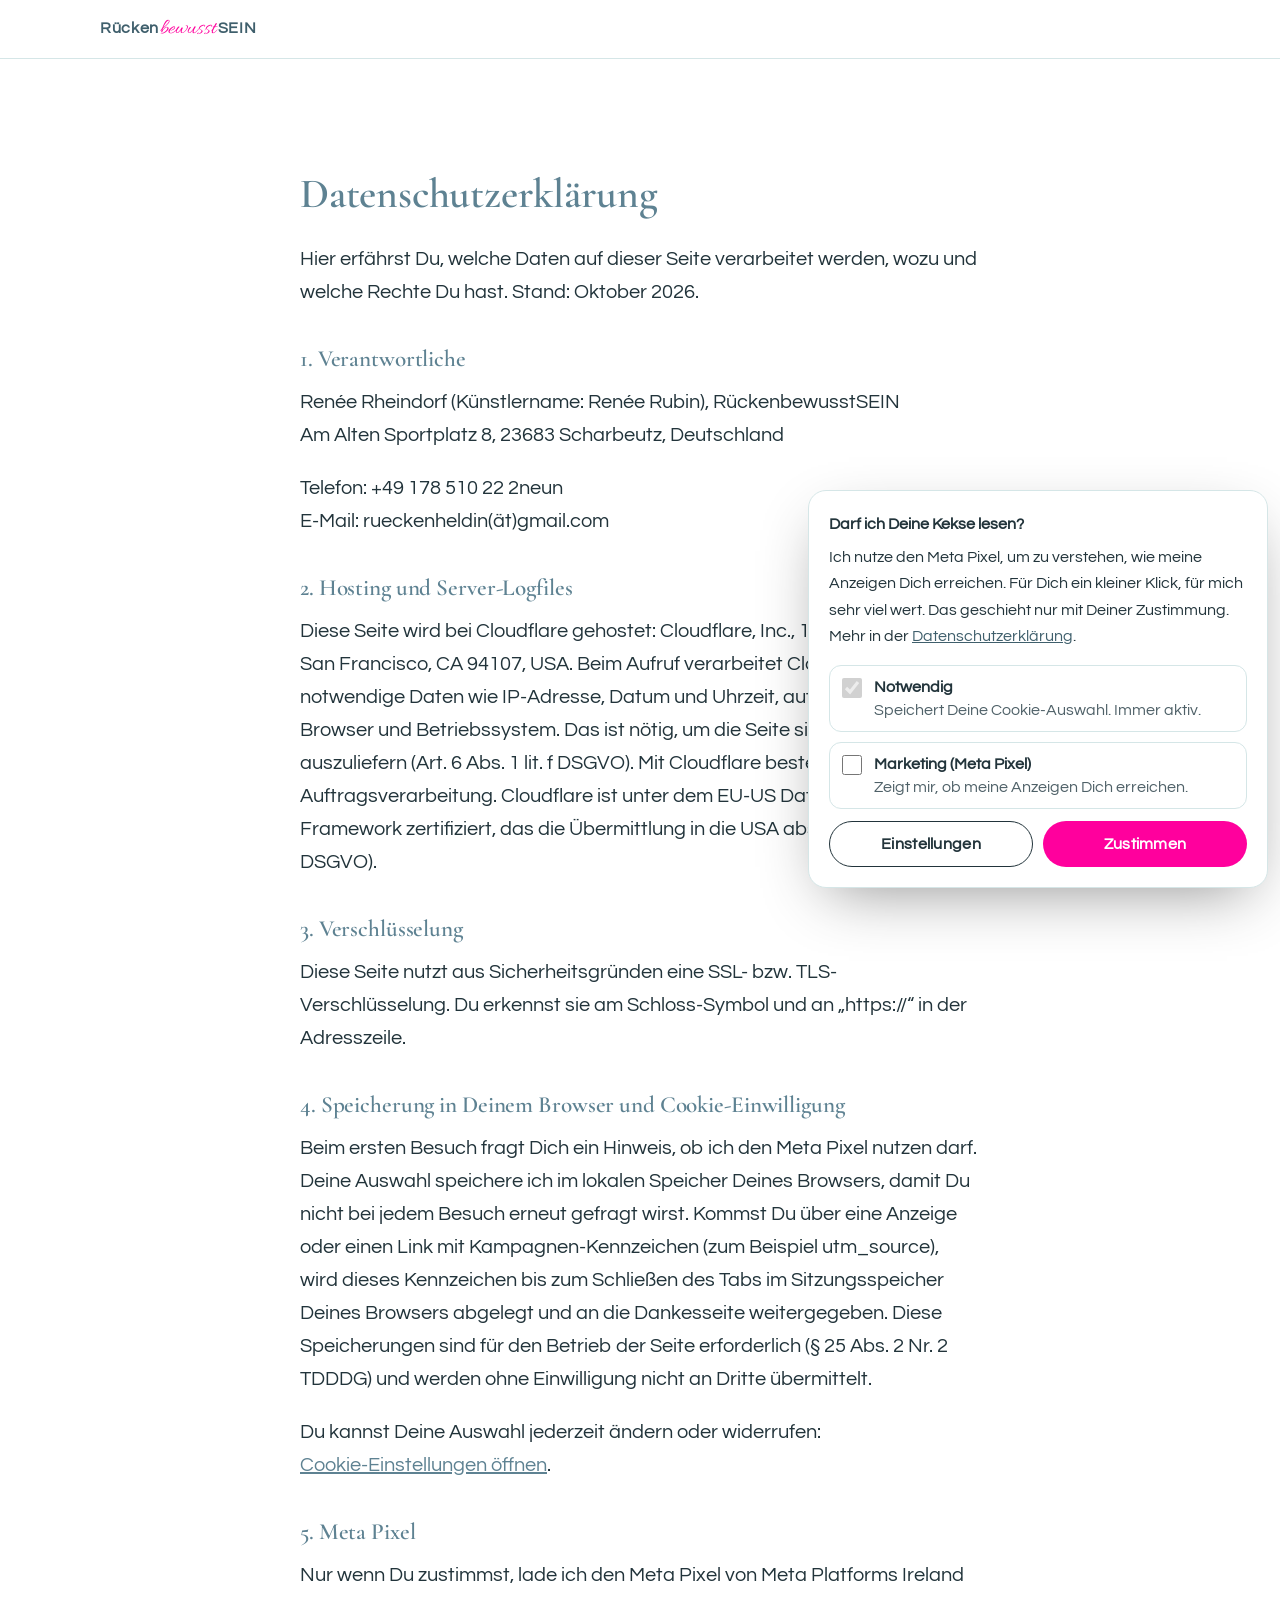
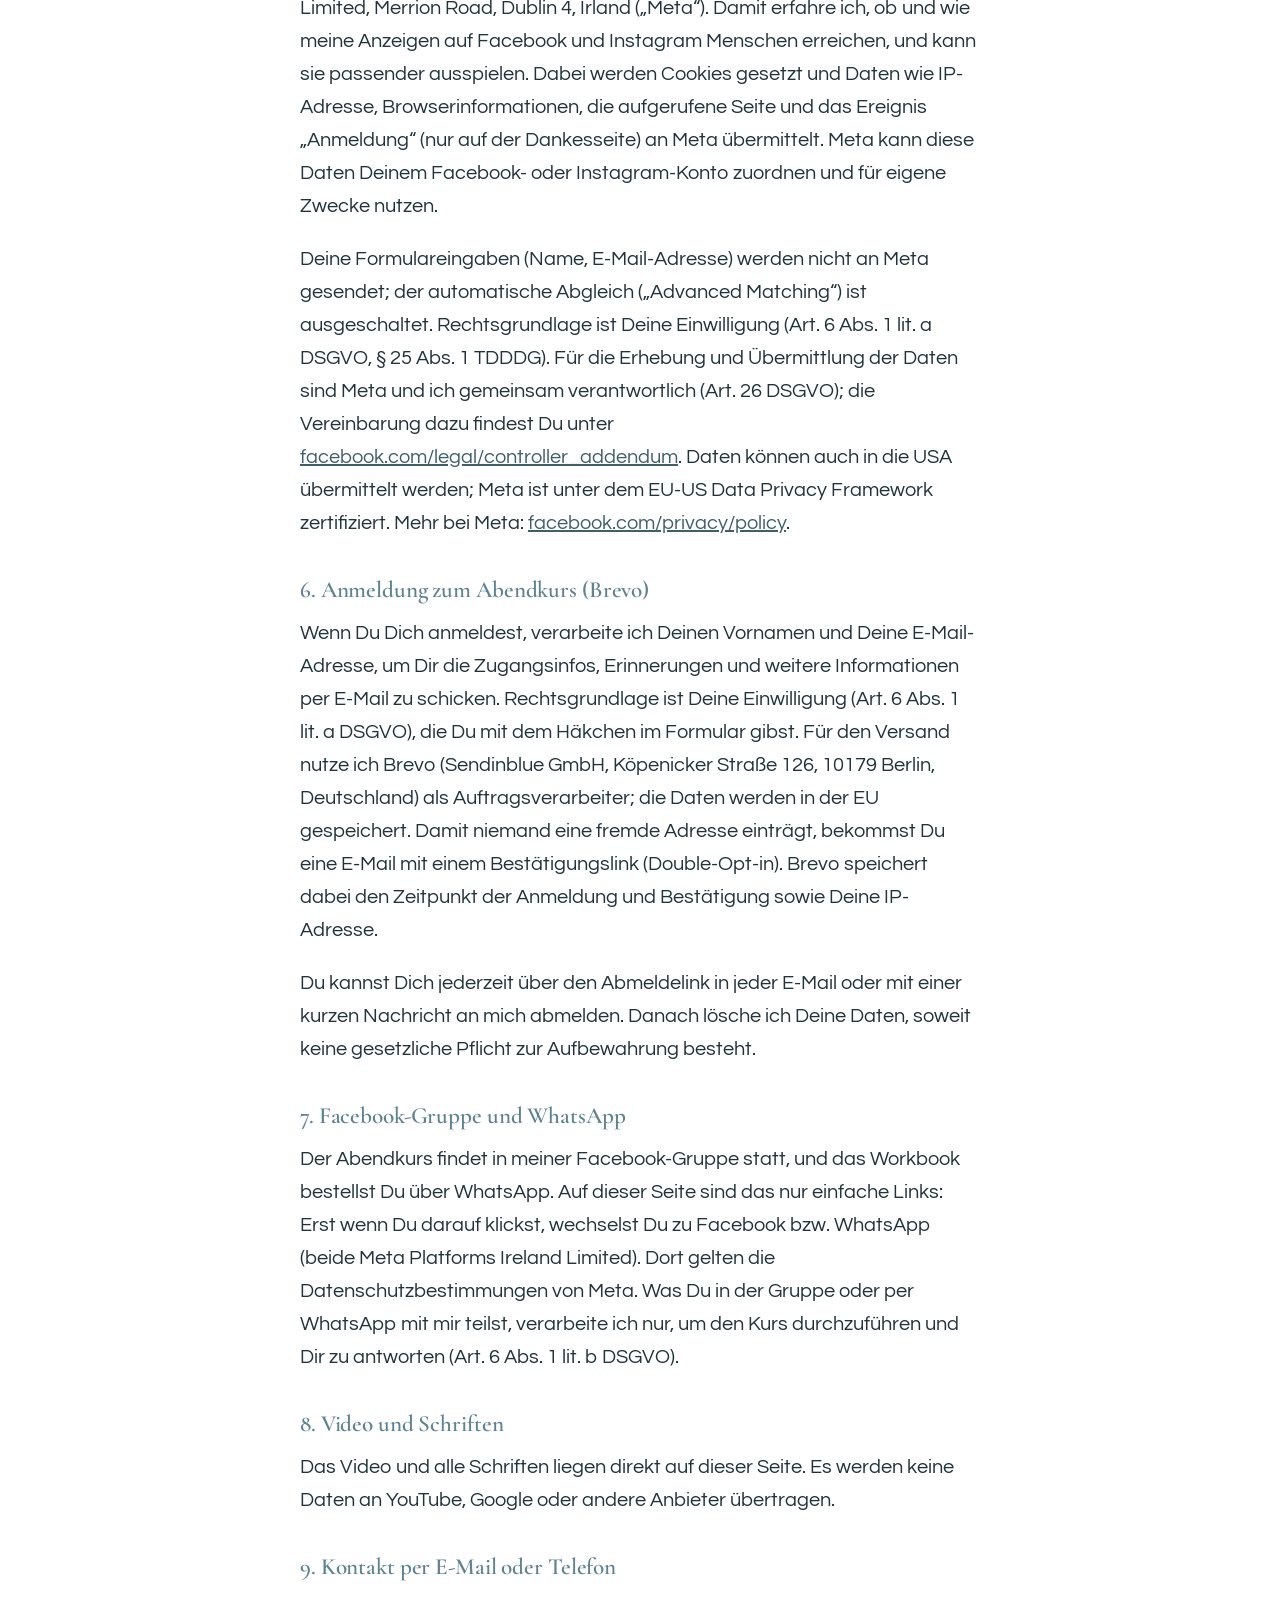
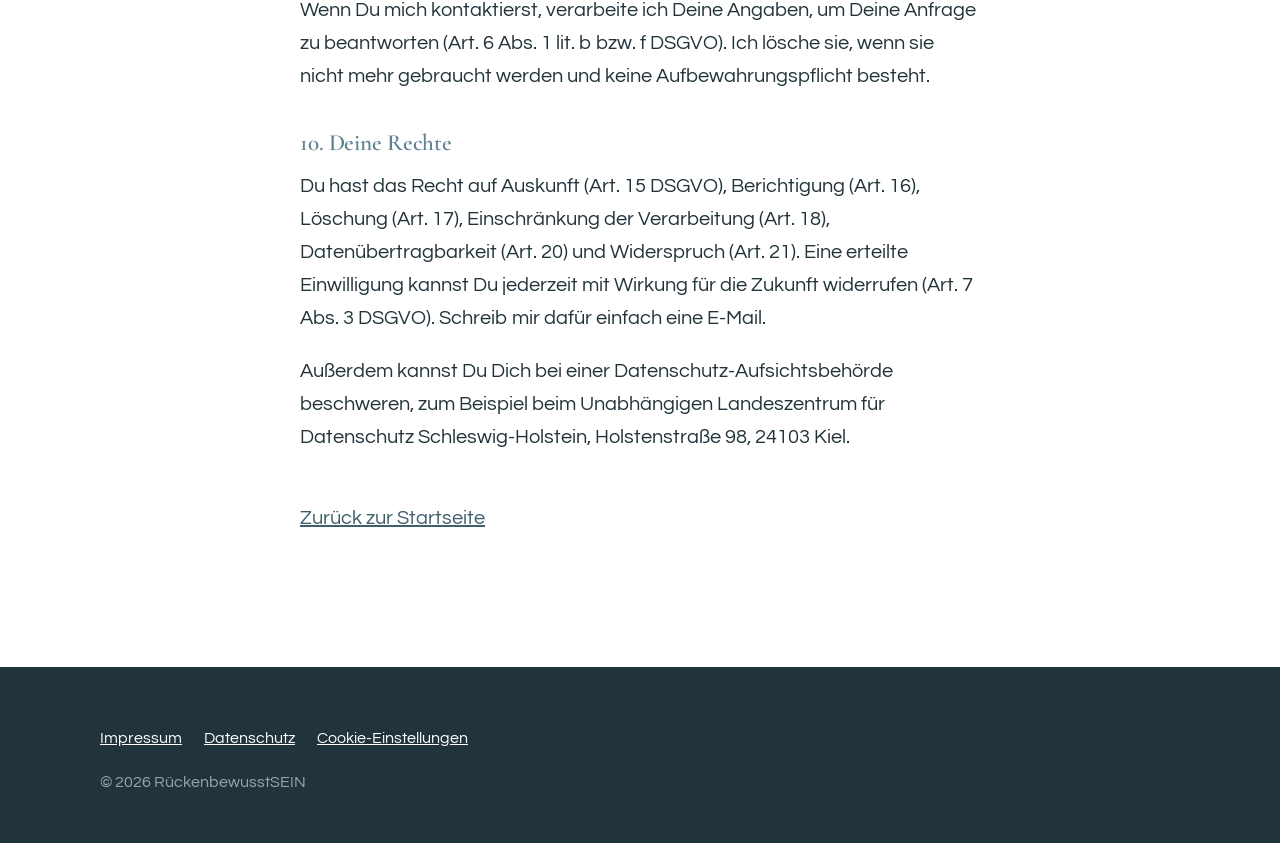
==== commit 15974e37: "Cloudflare-Worker-Konfiguration für statische Auslieferung" ====
--- a/datenschutz/index.html
+++ b/datenschutz/index.html
@@ -32,7 +32,7 @@
     E-Mail: rueckenheldin(ät)gmail.com</p>
 
     <h2>2. Hosting und Server-Logfiles</h2>
-    <p>Diese Seite wird bei Cloudflare Pages gehostet: Cloudflare, Inc., 101 Townsend St., San Francisco, CA 94107, USA. Beim Aufruf verarbeitet Cloudflare technisch notwendige Daten wie IP-Adresse, Datum und Uhrzeit, aufgerufene Seite, Browser und Betriebssystem. Das ist nötig, um die Seite sicher und schnell auszuliefern (Art. 6 Abs. 1 lit. f DSGVO). Mit Cloudflare besteht ein Vertrag zur Auftragsverarbeitung. Cloudflare ist unter dem EU-US Data Privacy Framework zertifiziert, das die Übermittlung in die USA absichert (Art. 45 DSGVO).</p>
+    <p>Diese Seite wird bei Cloudflare gehostet: Cloudflare, Inc., 101 Townsend St., San Francisco, CA 94107, USA. Beim Aufruf verarbeitet Cloudflare technisch notwendige Daten wie IP-Adresse, Datum und Uhrzeit, aufgerufene Seite, Browser und Betriebssystem. Das ist nötig, um die Seite sicher und schnell auszuliefern (Art. 6 Abs. 1 lit. f DSGVO). Mit Cloudflare besteht ein Vertrag zur Auftragsverarbeitung. Cloudflare ist unter dem EU-US Data Privacy Framework zertifiziert, das die Übermittlung in die USA absichert (Art. 45 DSGVO).</p>
 
     <h2>3. Verschlüsselung</h2>
     <p>Diese Seite nutzt aus Sicherheitsgründen eine SSL- bzw. TLS-Verschlüsselung. Du erkennst sie am Schloss-Symbol und an „https://“ in der Adresszeile.</p>
--- a/assets/styles.css
+++ b/assets/styles.css
@@ -500,3 +500,48 @@
 .legal .linklike { color: var(--petrol); text-decoration: underline; font: inherit; }
 .legal__home { text-decoration: none; }
 .legal__back { margin-top: 2.4em; }
+
+/* VIP-Dankesseite */
+.vip-hero { min-height: 0; padding: 56px 0 48px; }
+.vip-hero__ask { margin: 24px 0 18px; font-size: 1.15rem; }
+.vip-card { position: relative; background: #fff; border: 2px solid var(--pink); border-radius: var(--radius); padding: 36px 22px 26px; box-shadow: var(--shadow); }
+.vip-card__badge { position: absolute; top: -15px; left: 50%; transform: translateX(-50%); margin: 0; background: var(--pink); color: #fff; font-weight: 700; font-size: .9rem; letter-spacing: .04em; padding: 4px 16px; border-radius: 999px; }
+.vip-card h2 { text-align: center; }
+.vip-list { list-style: none; padding: 0; margin: 24px 0; display: grid; gap: 16px; }
+.vip-list li { position: relative; padding-left: 38px; }
+.vip-list li::before { content: "✓"; position: absolute; left: 0; top: 1px; width: 26px; height: 26px; border-radius: 50%; background: var(--blau-soft); color: var(--petrol-deep); font-weight: 700; display: grid; place-items: center; font-size: .9rem; }
+.vip-list strong { display: block; color: var(--petrol-deep); }
+.vip-price { text-align: center; margin: 8px 0 16px; }
+.vip-price__amount { margin: 0; font-family: var(--font-head); font-size: 3rem; font-weight: 600; line-height: 1; color: var(--petrol-deep); }
+.vip-price__note { margin: 6px 0 0; color: var(--muted); }
+.vip-card__fine { margin: 12px 0 0; text-align: center; color: var(--muted); font-size: 1rem; }
+.vip-compare { display: grid; margin: 24px 0 0; background: #fff; border-radius: var(--radius); overflow: hidden; border: 1px solid var(--line); }
+.vip-compare__row { display: grid; grid-template-columns: minmax(0,1.5fr) minmax(0,1fr) minmax(0,1fr); gap: 8px; padding: 12px 14px; border-top: 1px solid var(--line); align-items: center; }
+.vip-compare__row span:not(:first-child) { text-align: center; }
+.vip-compare__row span:last-child { color: var(--petrol-deep); font-weight: 700; }
+.vip-compare__head { border-top: 0; background: var(--petrol); color: #fff; font-weight: 700; }
+.vip-compare__head span:last-child { color: #fff; }
+@media (min-width: 760px) { .vip-card { padding: 44px 44px 32px; } }
+.vip-teaser { margin: 8px 0 32px; padding: 24px 22px; text-align: left; background: #fff; border: 2px solid var(--pink); border-radius: var(--radius); box-shadow: var(--shadow); }
+.vip-teaser__title { font-family: var(--font-head); font-size: 1.5rem; font-weight: 600; line-height: 1.2; color: var(--petrol-deep); margin: 0 0 .4em; }
+.btn--petrol { background: var(--petrol); box-shadow: none; }
+.btn--petrol:hover { background: var(--petrol-deep); }
+.vip-feats { list-style: none; padding: 0; margin: 26px 0; display: grid; gap: 12px; }
+.vip-feat { display: grid; grid-template-columns: 52px 1fr; gap: 14px; align-items: start; background: var(--blau-soft); border-radius: 16px; padding: 16px; }
+.vip-feat__icon { width: 52px; height: 52px; border-radius: 50%; background: var(--petrol); color: #fff; display: grid; place-items: center; }
+.vip-feat strong { display: block; font-family: var(--font-head); font-size: 1.3rem; font-weight: 600; line-height: 1.2; color: var(--petrol-deep); margin-bottom: 4px; }
+.vip-feat span { display: block; }
+@media (min-width: 760px) { .vip-feats { grid-template-columns: 1fr 1fr; } .vip-card { max-width: none; } }
+.vip-feat { grid-template-columns: 44px 1fr; gap: 8px 12px; align-items: center; }
+.vip-feat > div { display: contents; }
+.vip-feat__icon { width: 44px; height: 44px; }
+.vip-feat strong { margin: 0; }
+.vip-feat span:last-child { grid-column: 1 / -1; }
+.vip-feat > .vip-feat__icon { grid-column: 1; }
+.thanks__photo { width: 200px; height: 200px; border-radius: 50%; object-fit: cover; object-position: 50% 22%; margin: 0 auto 24px; border: 5px solid #fff; box-shadow: var(--shadow); display: block; }
+@media (min-width: 760px) { .thanks__photo { width: 240px; height: 240px; } }
+.vip-card .eyebrow { margin-bottom: 6px; }
+.vip-card__intro { margin: 0 0 .8em; }
+.vip-price__value { margin: 0 0 4px; color: var(--muted); }
+.vip-price__value span { font-weight: 700; color: var(--petrol-deep); }
+.vip-price__for { margin: 0 0 6px; font-weight: 700; color: var(--pink); letter-spacing: .02em; }
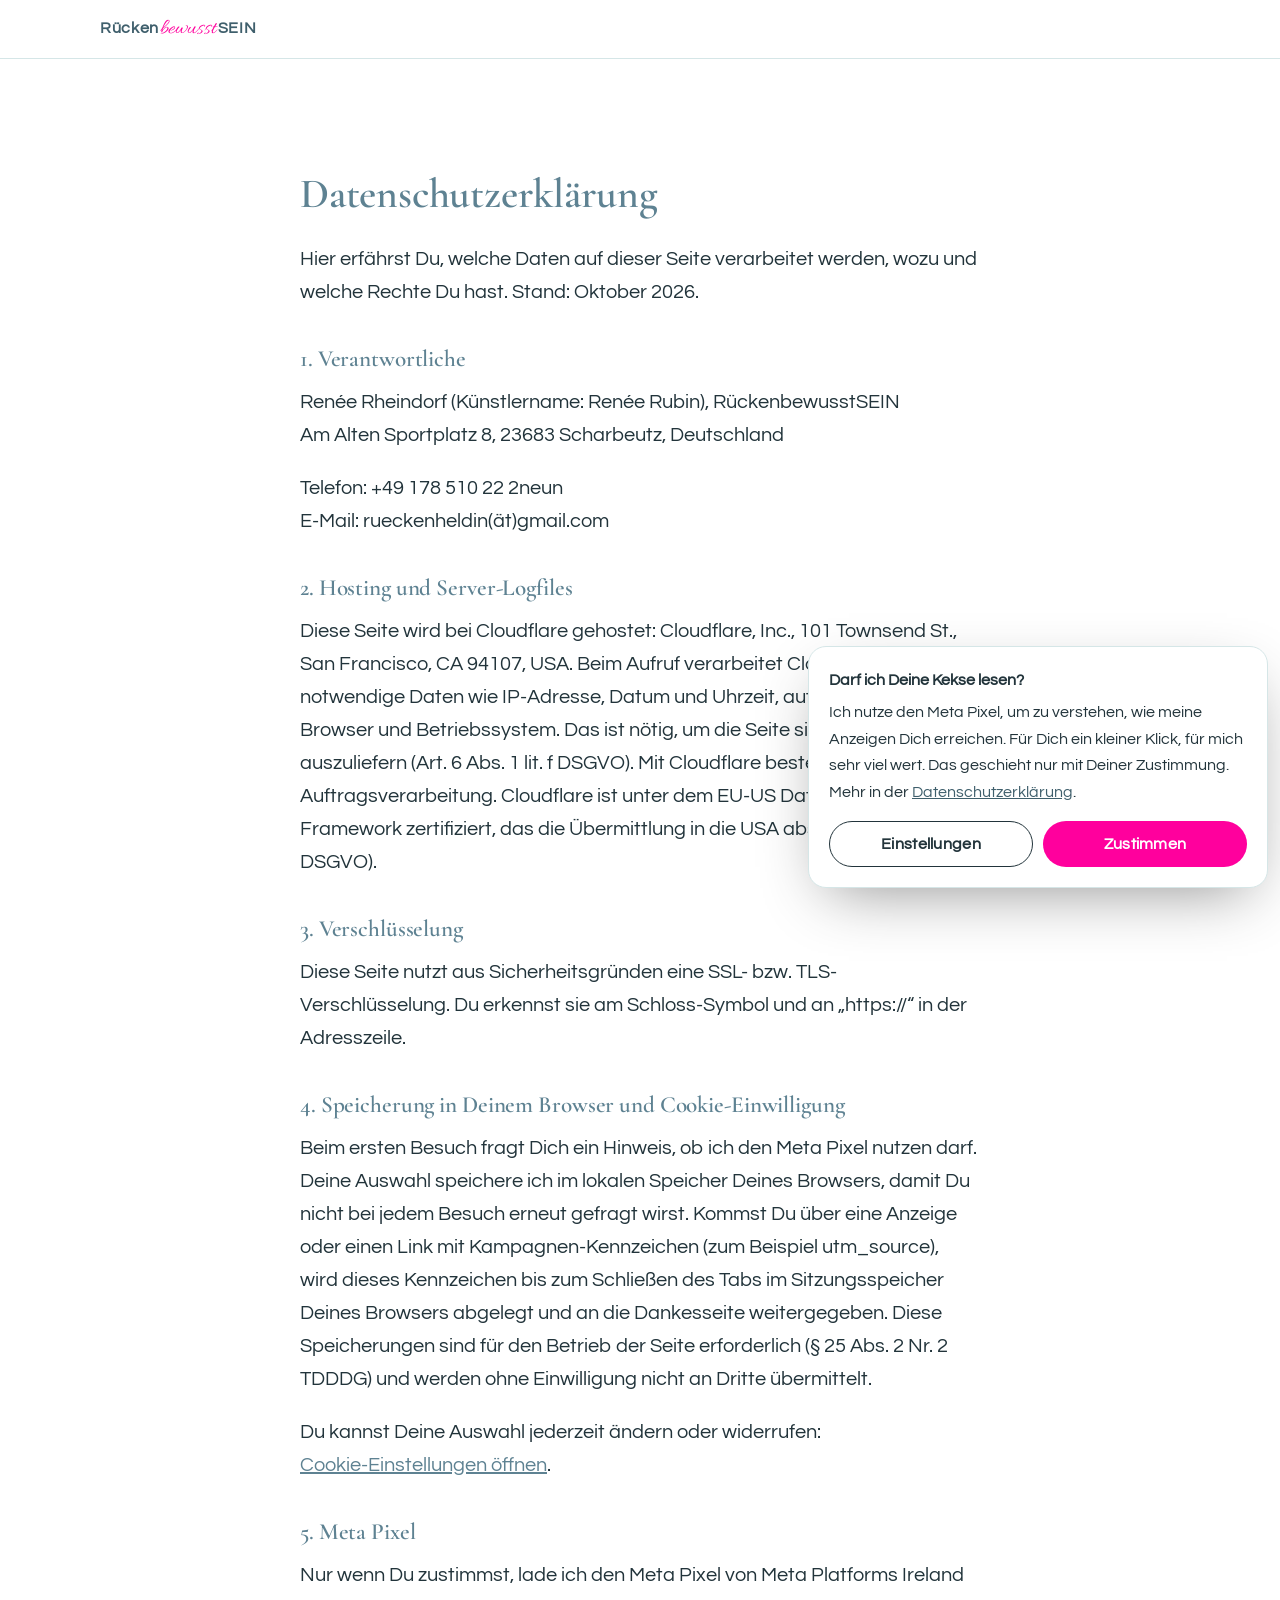
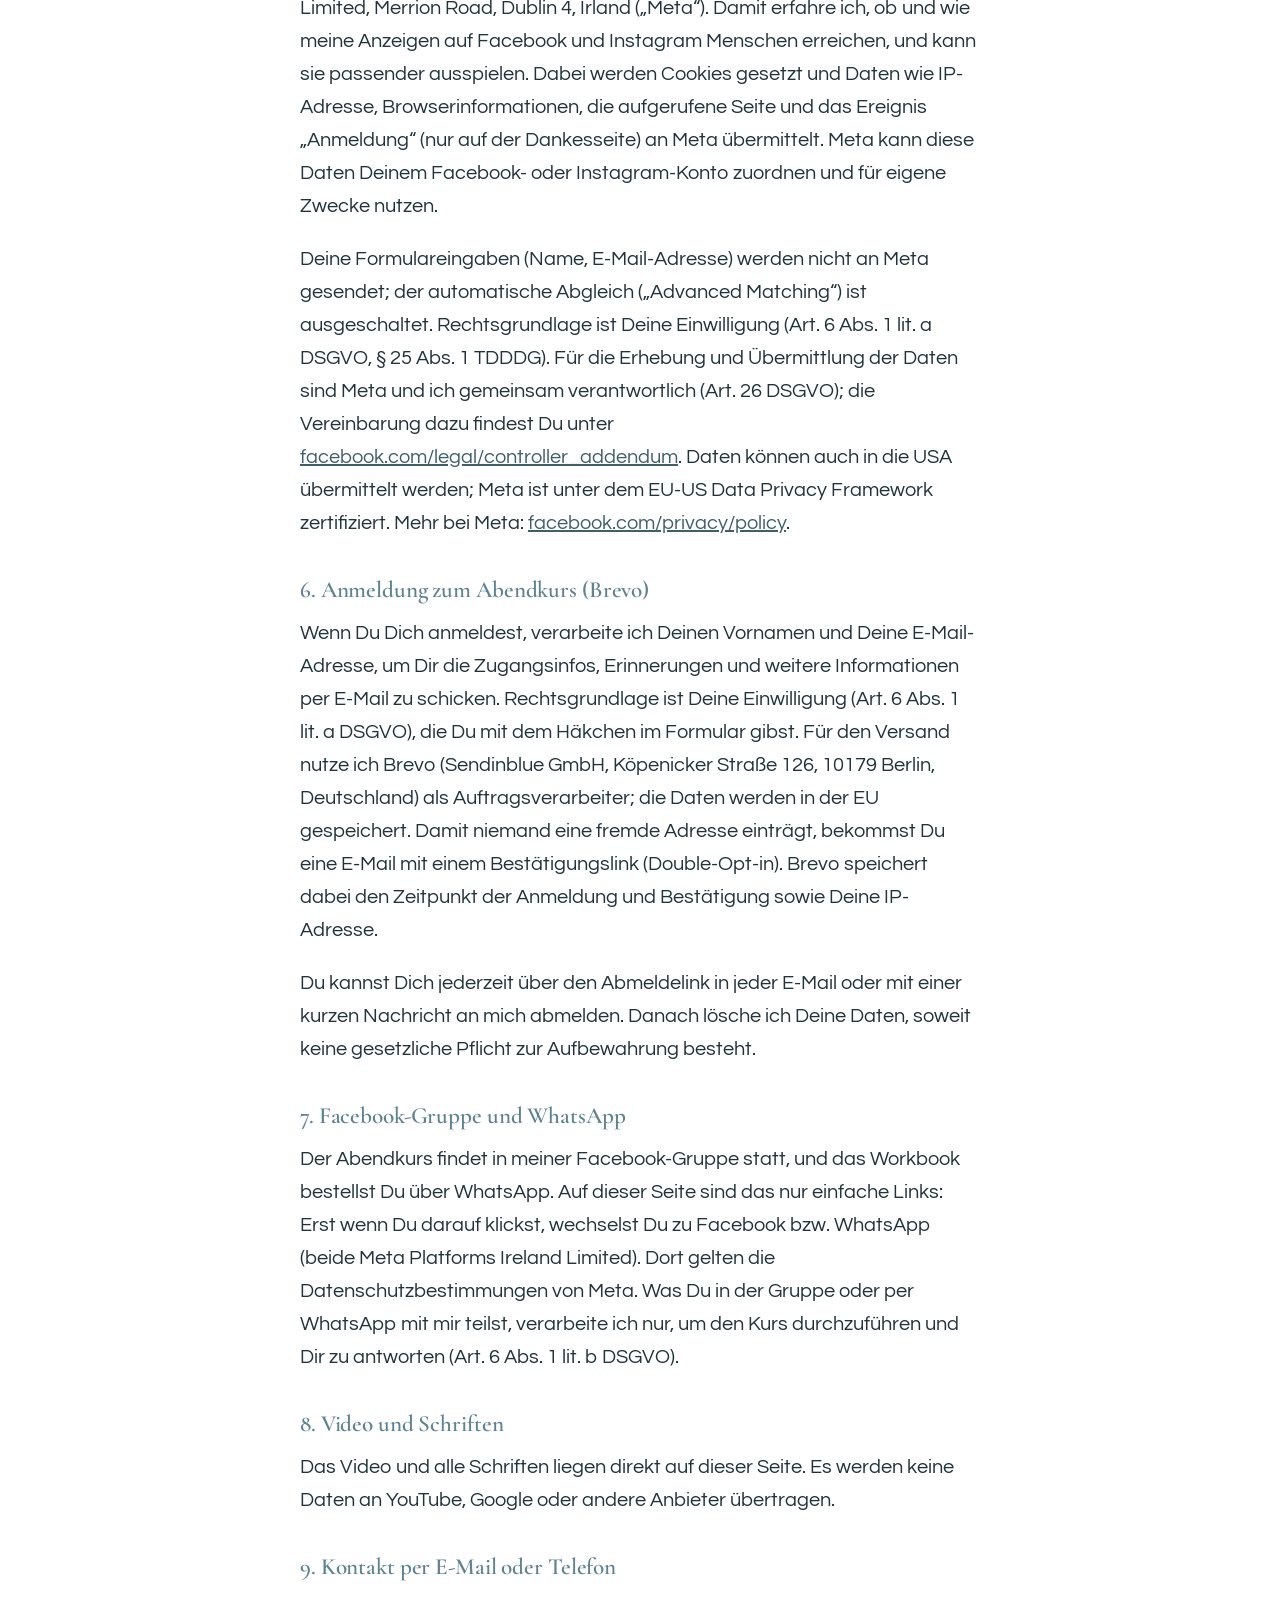
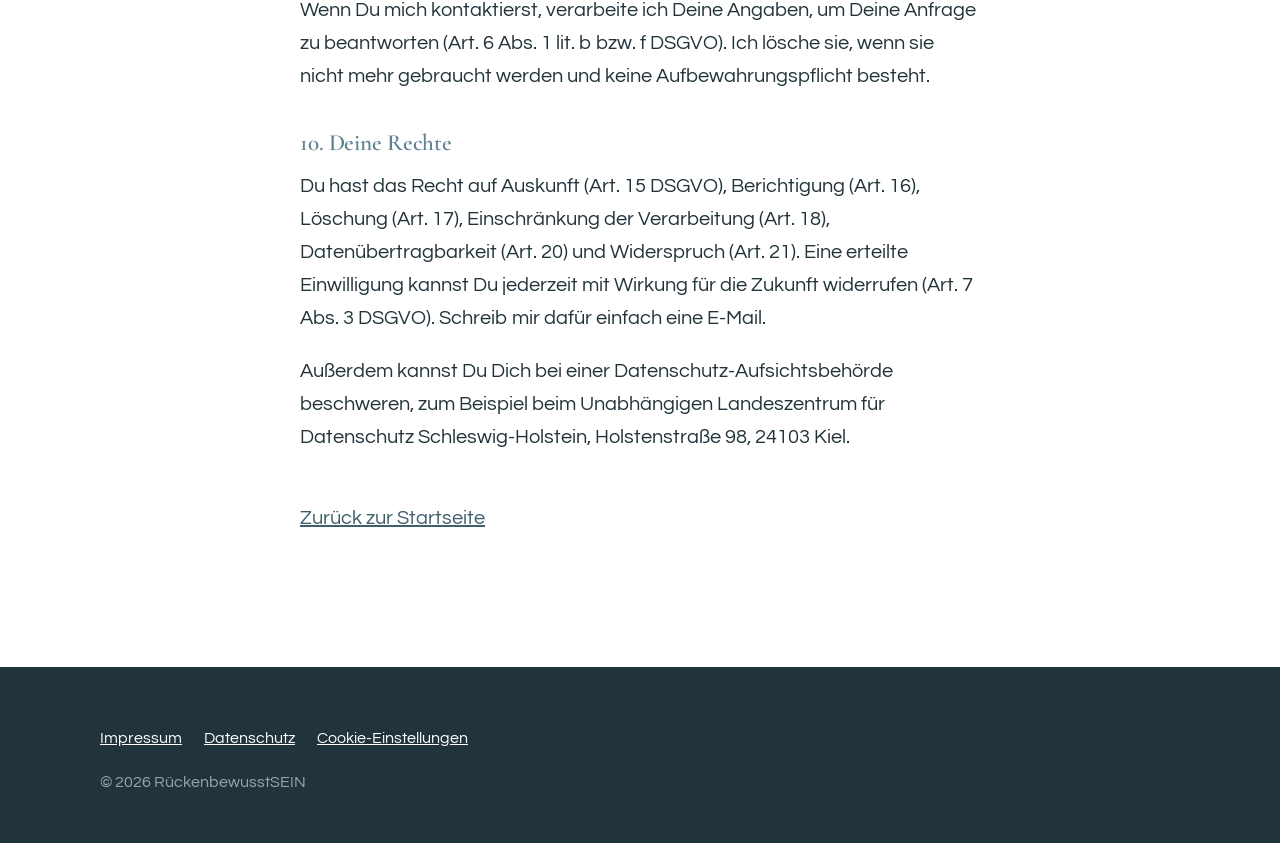
==== commit 18e9eb95: "Logo als Tab-Symbol (Favicon)" ====
--- a/datenschutz/index.html
+++ b/datenschutz/index.html
@@ -8,7 +8,9 @@
   <meta name="theme-color" content="#5e8292">
   <meta name="color-scheme" content="light">
   <script>document.documentElement.className += " js";</script>
-  <link rel="icon" href="/assets/img/favicon.svg" type="image/svg+xml">
+  <link rel="icon" href="/favicon.ico" sizes="any">
+  <link rel="icon" href="/assets/img/favicon-48.png" type="image/png" sizes="48x48">
+  <link rel="apple-touch-icon" href="/assets/img/apple-touch-icon.png">
   <link rel="stylesheet" href="/assets/fonts.css">
   <link rel="stylesheet" href="/assets/styles.css">
 </head>
--- a/assets/styles.css
+++ b/assets/styles.css
@@ -545,3 +545,16 @@
 .vip-price__value { margin: 0 0 4px; color: var(--muted); }
 .vip-price__value span { font-weight: 700; color: var(--petrol-deep); }
 .vip-price__for { margin: 0 0 6px; font-weight: 700; color: var(--pink); letter-spacing: .02em; }
+.thanks__photo--tall { width: min(280px, 72vw); height: auto; aspect-ratio: 600 / 768; border-radius: 28px; object-position: 50% 30%; }
+@media (min-width: 760px) { .thanks__photo--tall { width: 320px; height: auto; } }
+.choice { display: grid; grid-template-columns: 1fr 1fr; gap: 12px; max-width: 420px; margin: 0 auto; }
+.choice__btn { flex-direction: column; gap: 2px; line-height: 1.15; padding-top: 12px; padding-bottom: 12px; }
+.choice__label { font-size: 1.15rem; letter-spacing: .04em; }
+.choice__price { font-size: .95rem; font-weight: 400; opacity: .95; }
+.vip-compare__head small { display: block; font-weight: 400; font-size: .85rem; opacity: .9; }
+/* VIP-Spalte ist jetzt die mittlere */
+.vip-compare__row span:last-child { color: inherit; font-weight: 400; }
+.vip-compare__row span:nth-child(2) { color: var(--petrol-deep); font-weight: 700; }
+.vip-compare__head span { color: #fff !important; }
+#vip, #basic { scroll-margin-top: 72px; }
+.consent__settings[hidden] { display: none; }
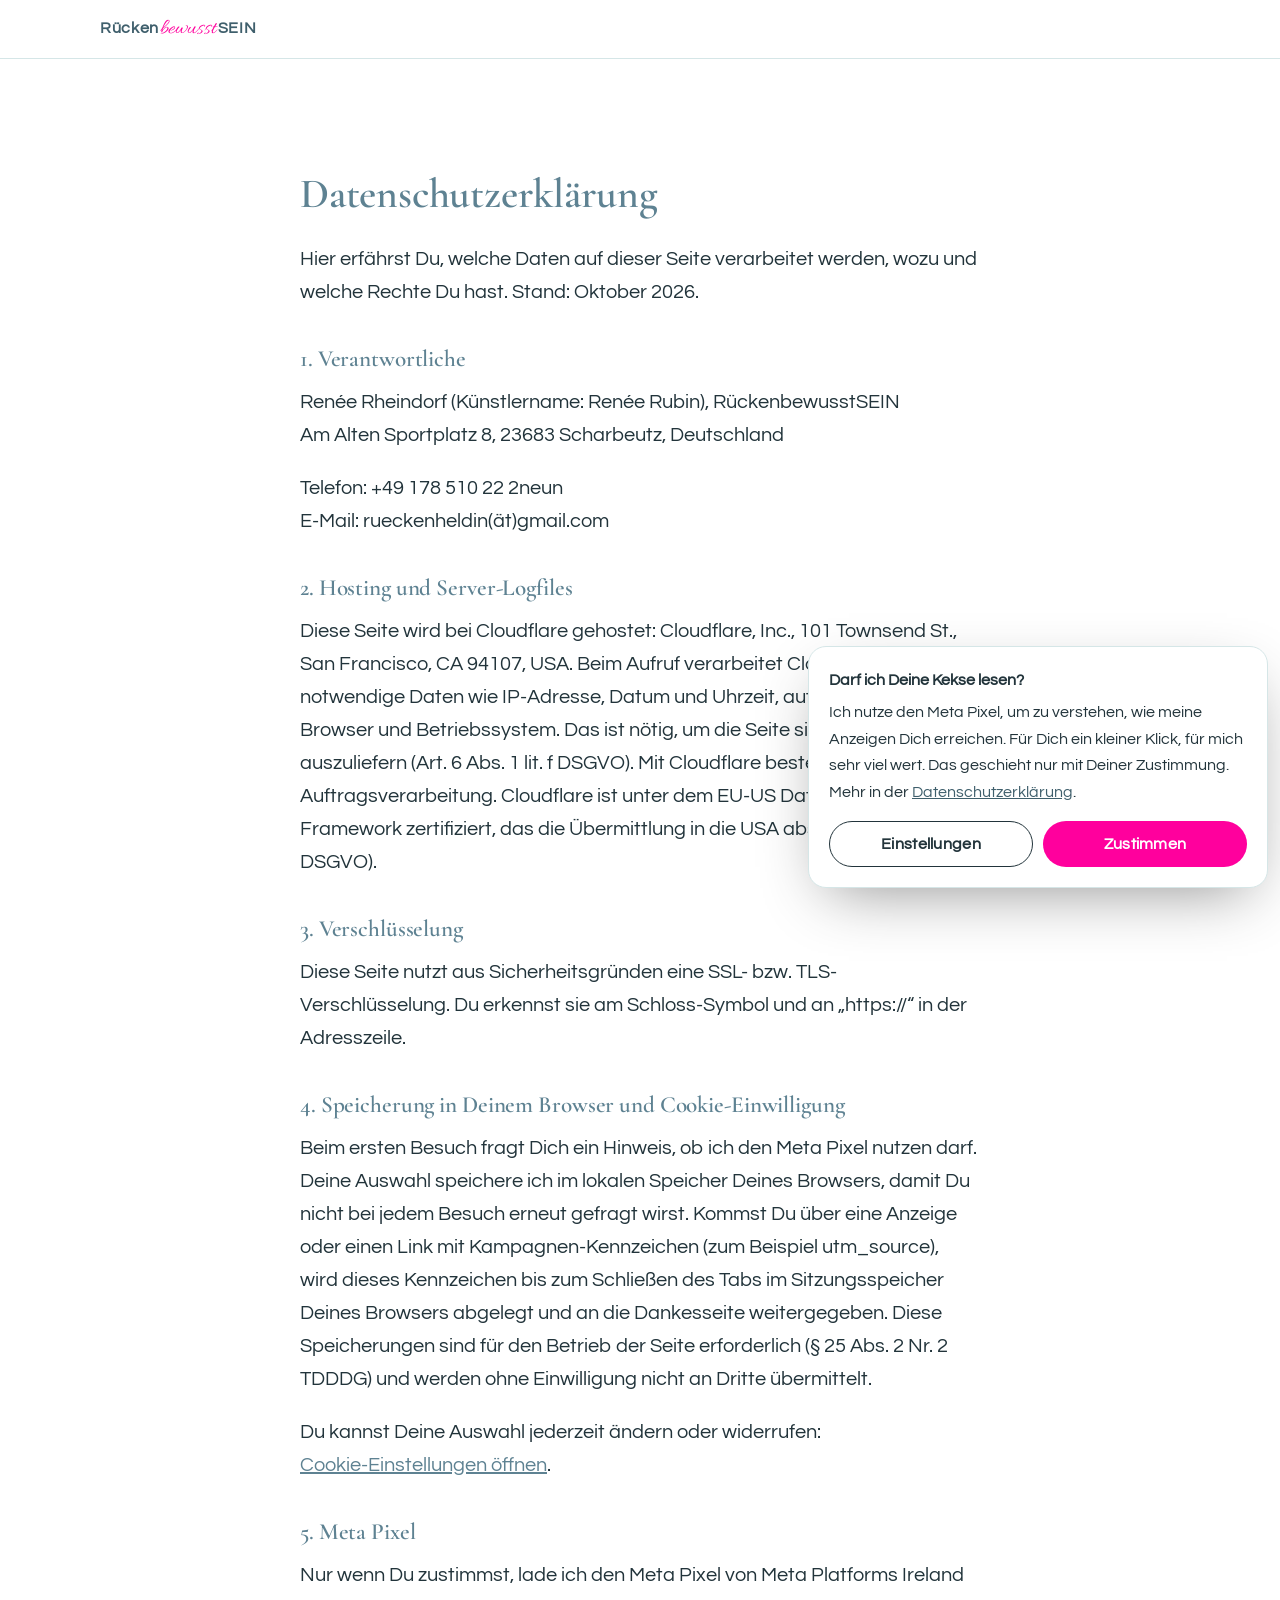
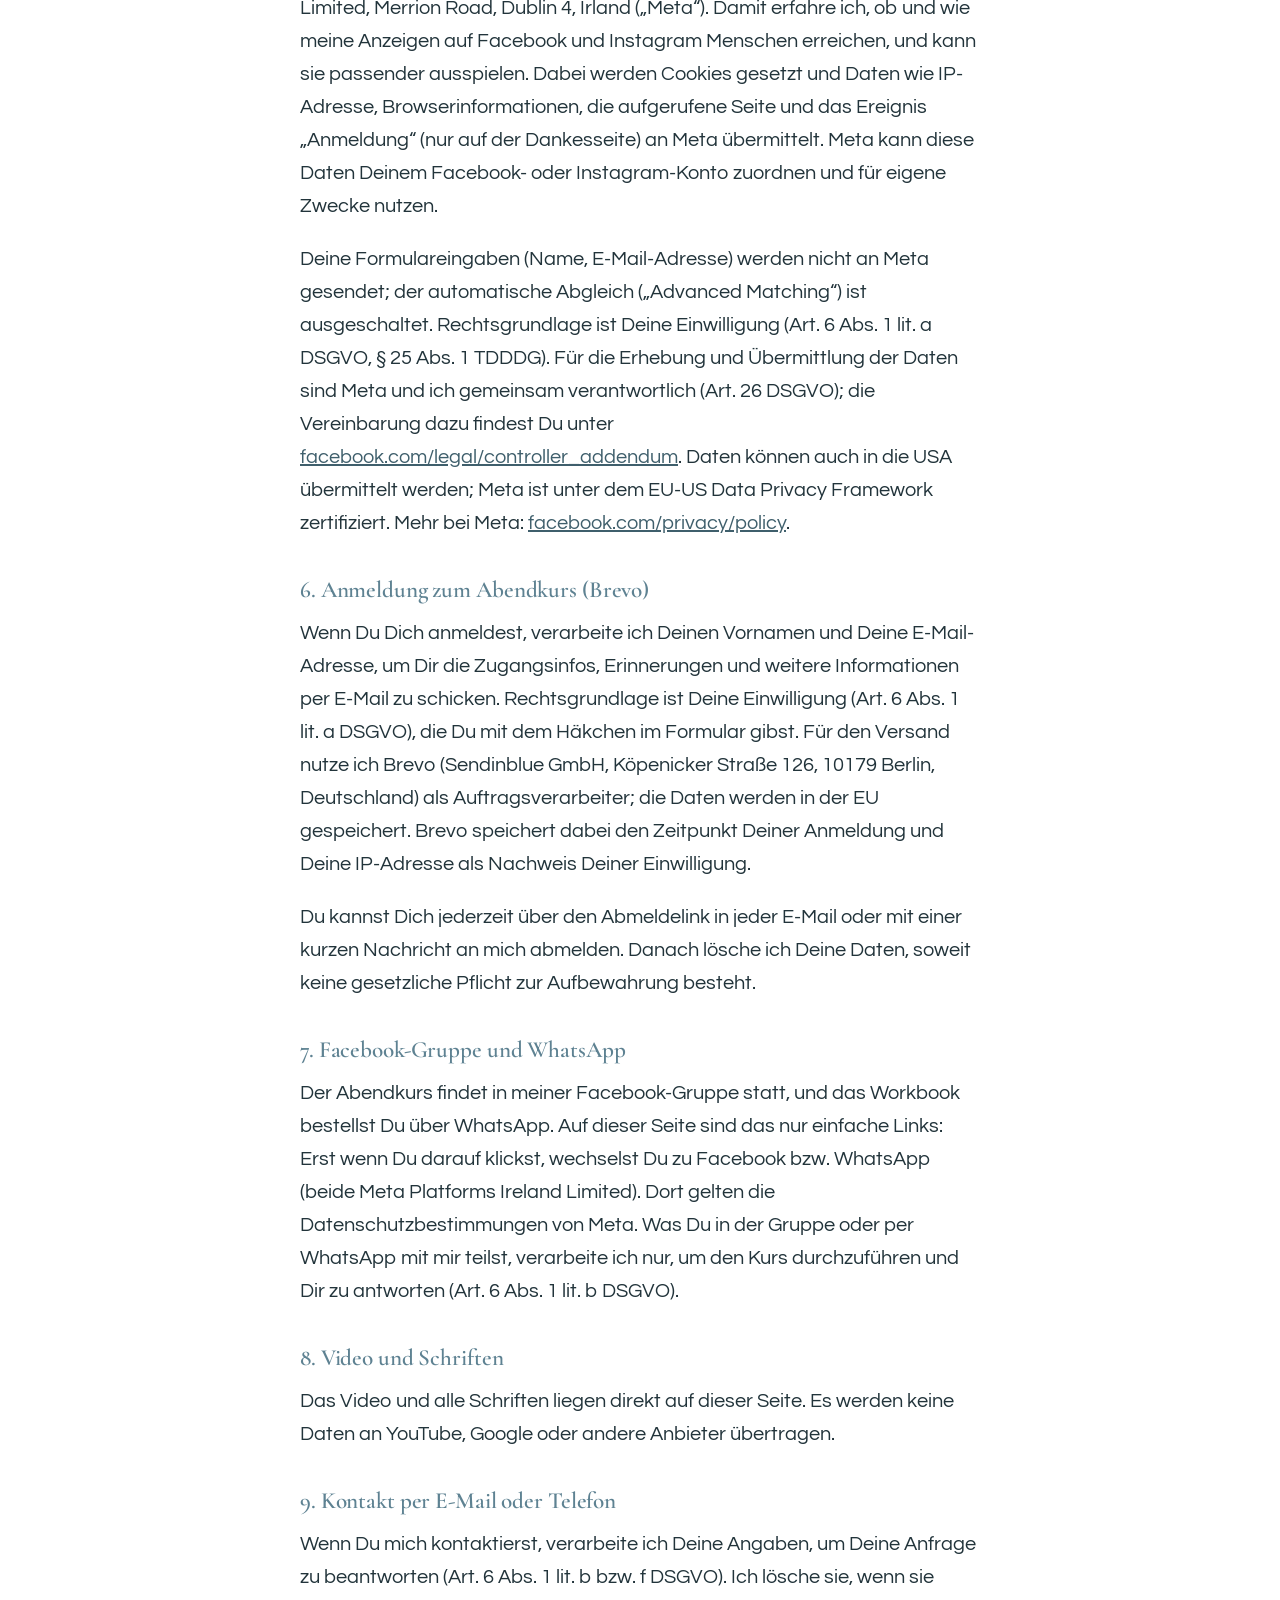
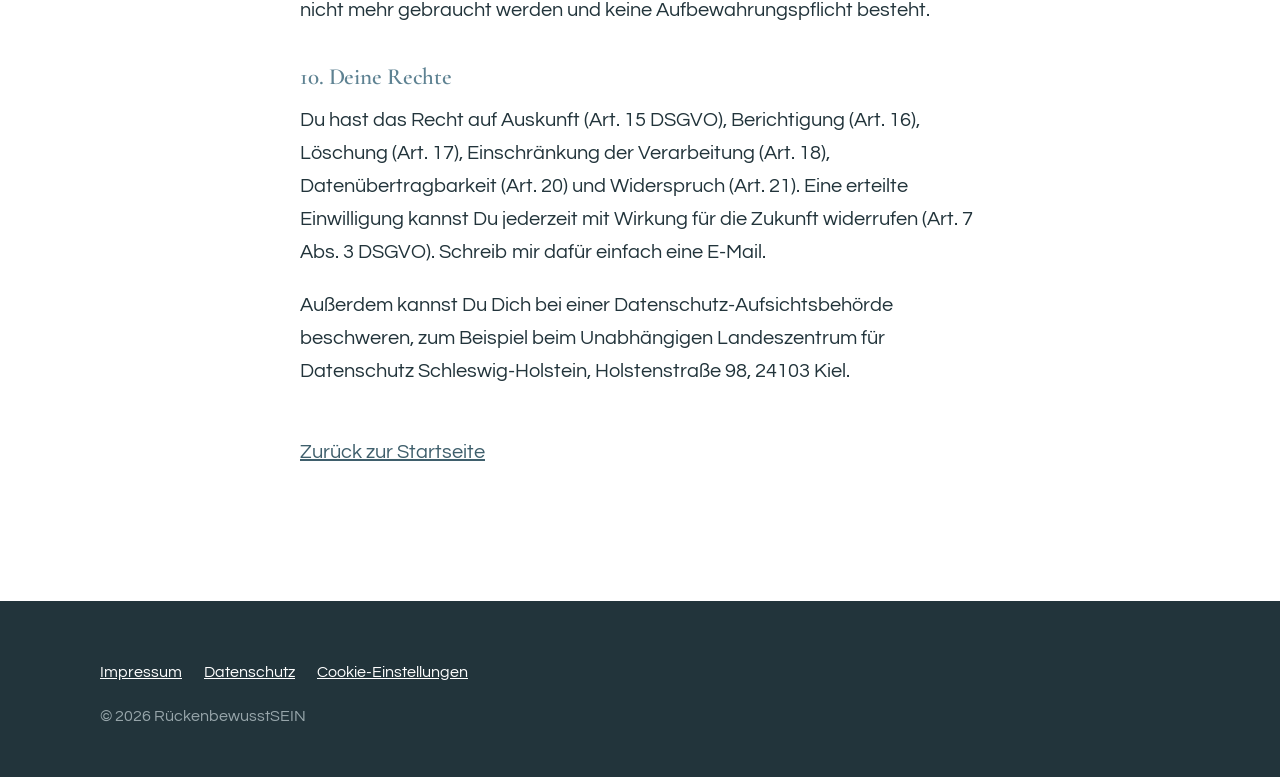
==== commit 4912b057: "Brevo-Anmeldung: nur bei bestätigtem Erfolg auf /ty1/, sonst klassischer Versand; Honeypot umbenannt" ====
--- a/datenschutz/index.html
+++ b/datenschutz/index.html
@@ -48,7 +48,7 @@
     <p>Deine Formulareingaben (Name, E-Mail-Adresse) werden nicht an Meta gesendet; der automatische Abgleich („Advanced Matching“) ist ausgeschaltet. Rechtsgrundlage ist Deine Einwilligung (Art. 6 Abs. 1 lit. a DSGVO, § 25 Abs. 1 TDDDG). Für die Erhebung und Übermittlung der Daten sind Meta und ich gemeinsam verantwortlich (Art. 26 DSGVO); die Vereinbarung dazu findest Du unter <a href="https://www.facebook.com/legal/controller_addendum" target="_blank" rel="noopener">facebook.com/legal/controller_addendum</a>. Daten können auch in die USA übermittelt werden; Meta ist unter dem EU-US Data Privacy Framework zertifiziert. Mehr bei Meta: <a href="https://www.facebook.com/privacy/policy/" target="_blank" rel="noopener">facebook.com/privacy/policy</a>.</p>
 
     <h2>6. Anmeldung zum Abendkurs (Brevo)</h2>
-    <p>Wenn Du Dich anmeldest, verarbeite ich Deinen Vornamen und Deine E-Mail-Adresse, um Dir die Zugangsinfos, Erinnerungen und weitere Informationen per E-Mail zu schicken. Rechtsgrundlage ist Deine Einwilligung (Art. 6 Abs. 1 lit. a DSGVO), die Du mit dem Häkchen im Formular gibst. Für den Versand nutze ich Brevo (Sendinblue GmbH, Köpenicker Straße 126, 10179 Berlin, Deutschland) als Auftragsverarbeiter; die Daten werden in der EU gespeichert. Damit niemand eine fremde Adresse einträgt, bekommst Du eine E-Mail mit einem Bestätigungslink (Double-Opt-in). Brevo speichert dabei den Zeitpunkt der Anmeldung und Bestätigung sowie Deine IP-Adresse.</p>
+    <p>Wenn Du Dich anmeldest, verarbeite ich Deinen Vornamen und Deine E-Mail-Adresse, um Dir die Zugangsinfos, Erinnerungen und weitere Informationen per E-Mail zu schicken. Rechtsgrundlage ist Deine Einwilligung (Art. 6 Abs. 1 lit. a DSGVO), die Du mit dem Häkchen im Formular gibst. Für den Versand nutze ich Brevo (Sendinblue GmbH, Köpenicker Straße 126, 10179 Berlin, Deutschland) als Auftragsverarbeiter; die Daten werden in der EU gespeichert. Brevo speichert dabei den Zeitpunkt Deiner Anmeldung und Deine IP-Adresse als Nachweis Deiner Einwilligung.</p>
     <p>Du kannst Dich jederzeit über den Abmeldelink in jeder E-Mail oder mit einer kurzen Nachricht an mich abmelden. Danach lösche ich Deine Daten, soweit keine gesetzliche Pflicht zur Aufbewahrung besteht.</p>
 
     <h2>7. Facebook-Gruppe und WhatsApp</h2>
--- a/assets/styles.css
+++ b/assets/styles.css
@@ -558,3 +558,5 @@
 .vip-compare__head span { color: #fff !important; }
 #vip, #basic { scroll-margin-top: 72px; }
 .consent__settings[hidden] { display: none; }
+a.brand--course { text-decoration: none; }
+a.brand--course:hover .brand__name { text-decoration: underline; text-underline-offset: 3px; }
